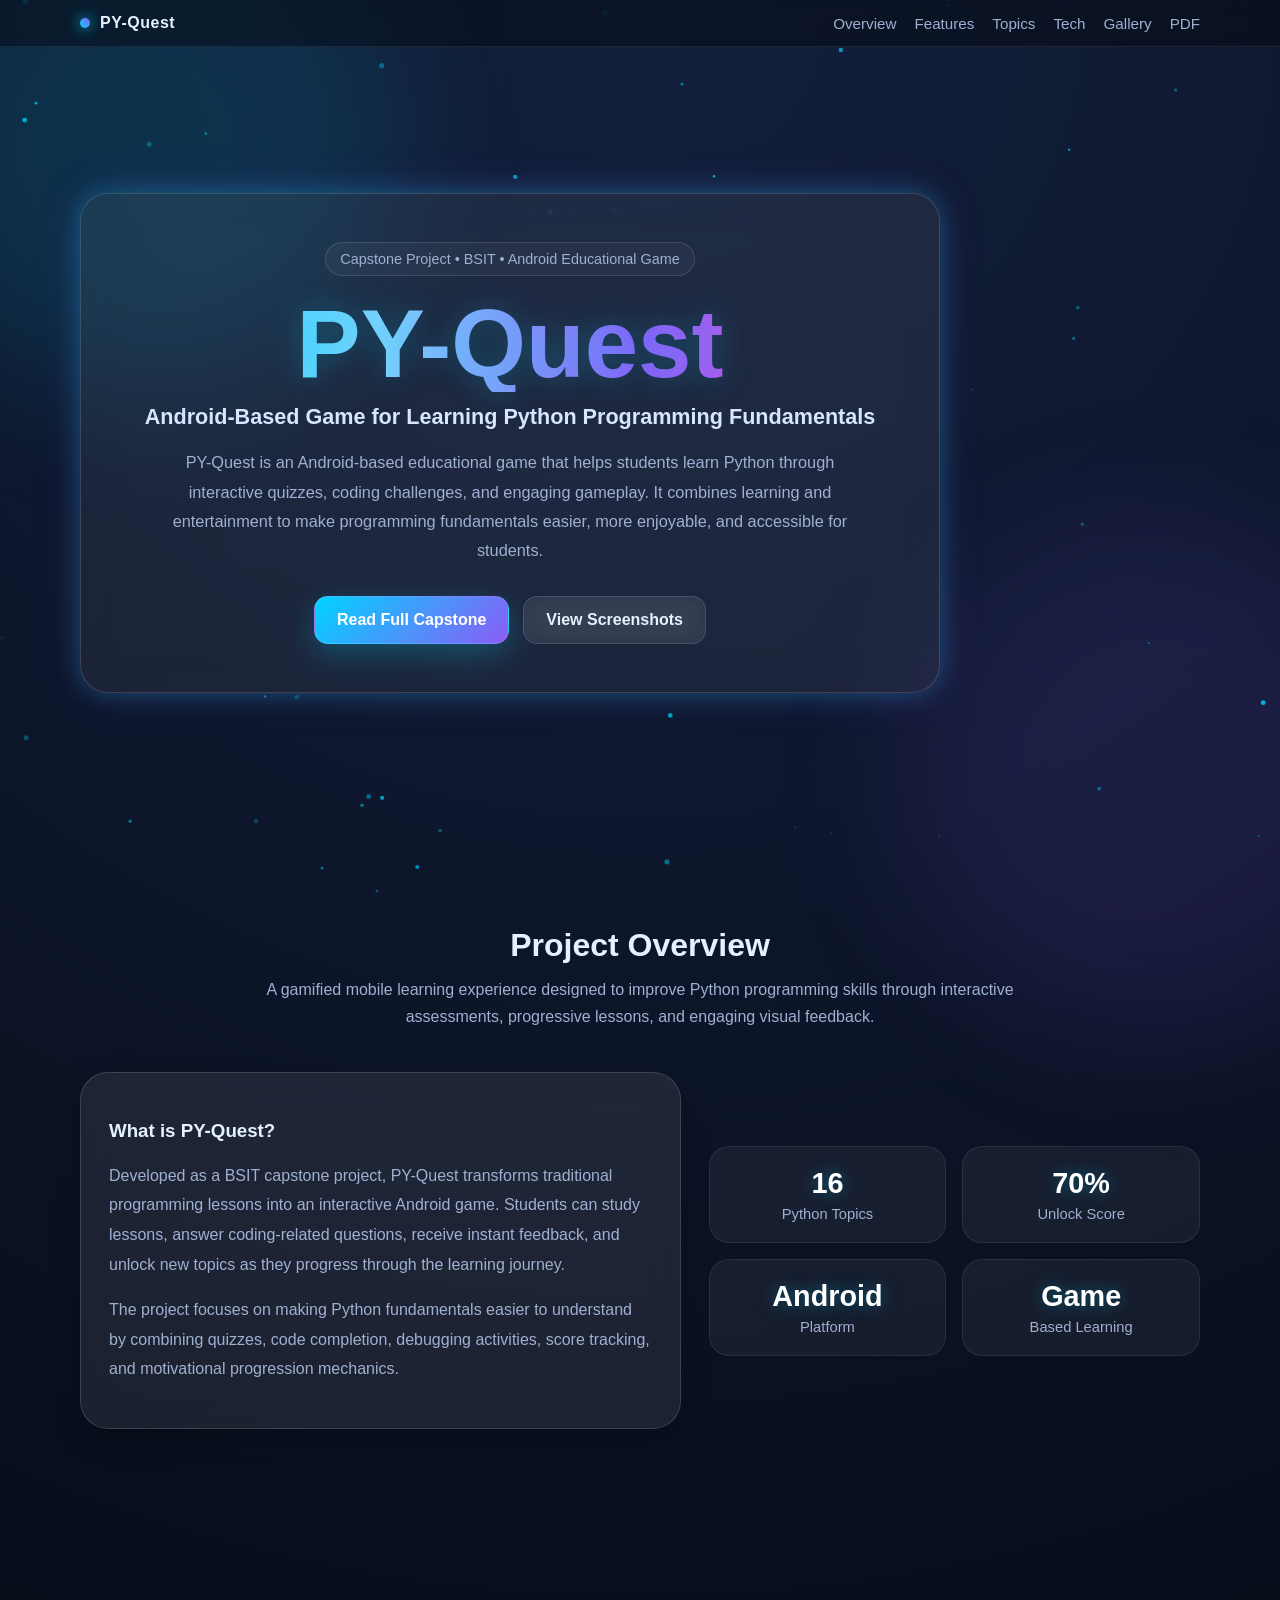
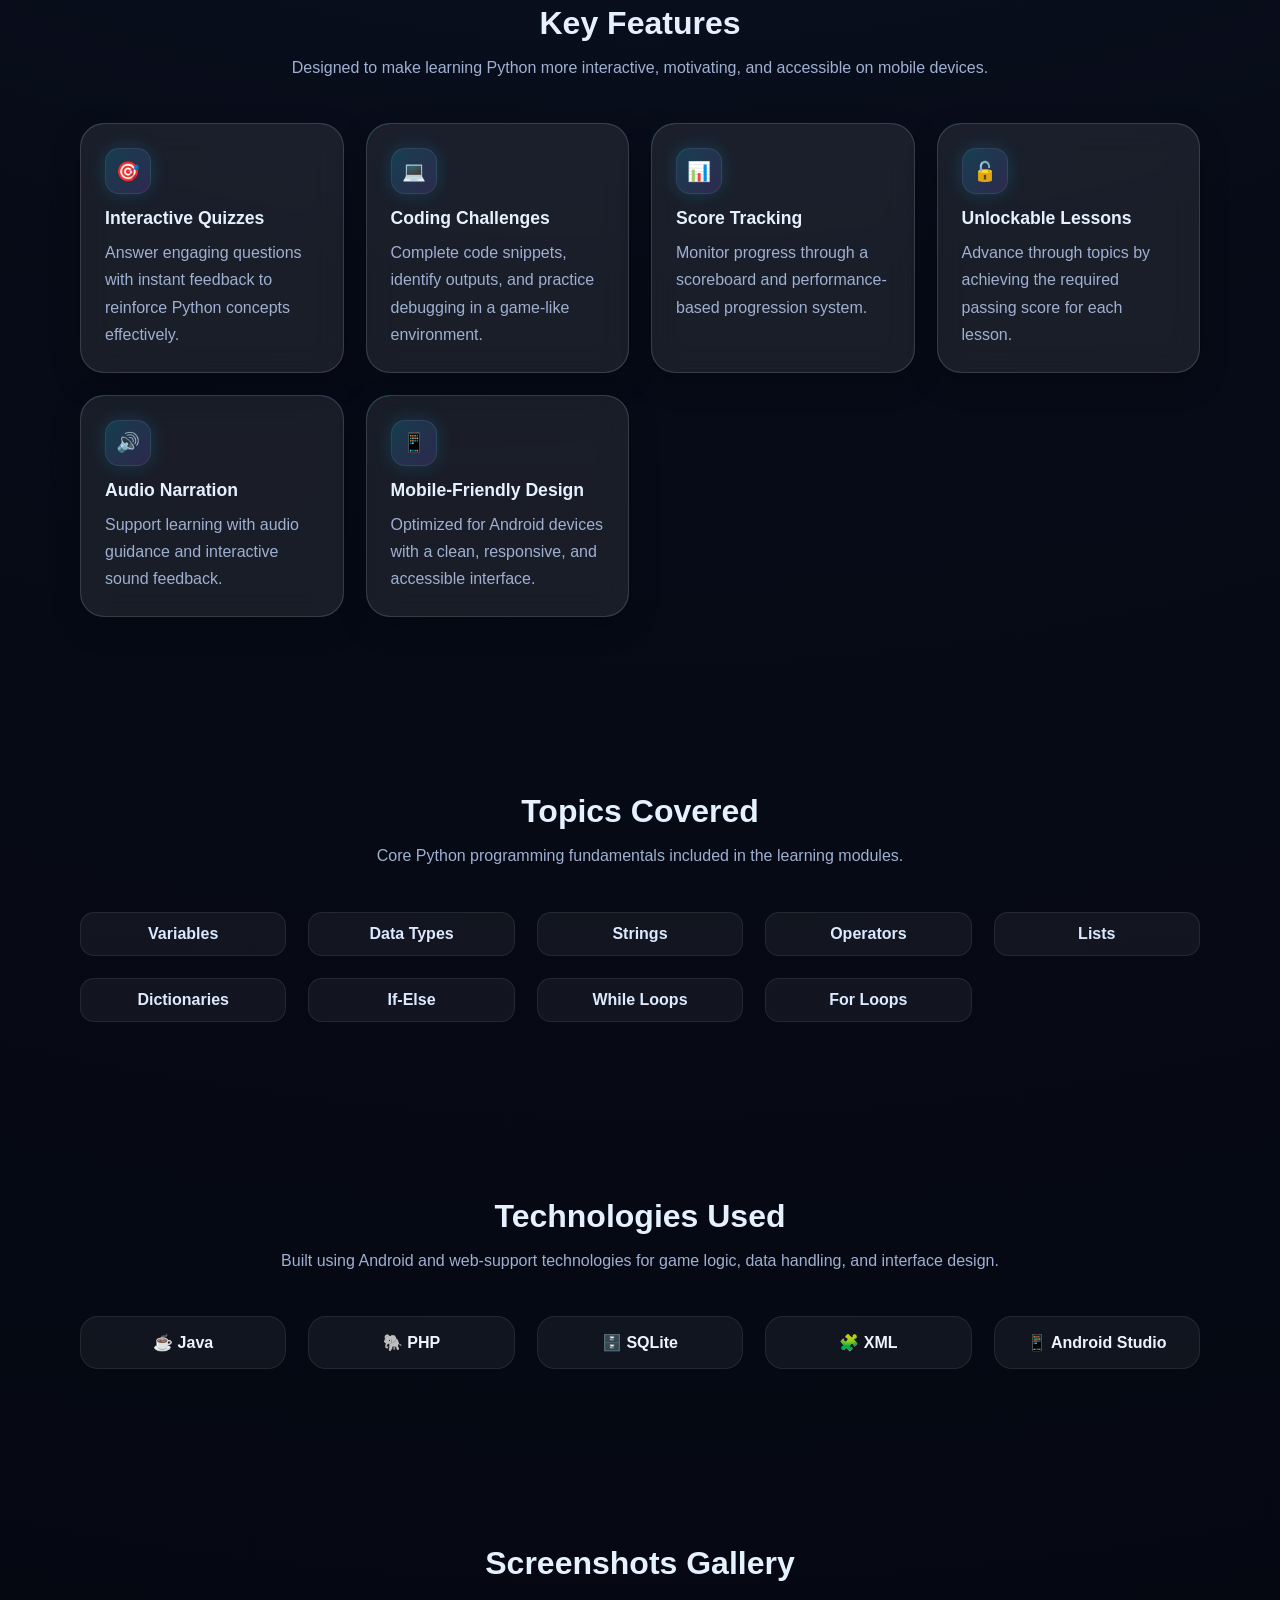
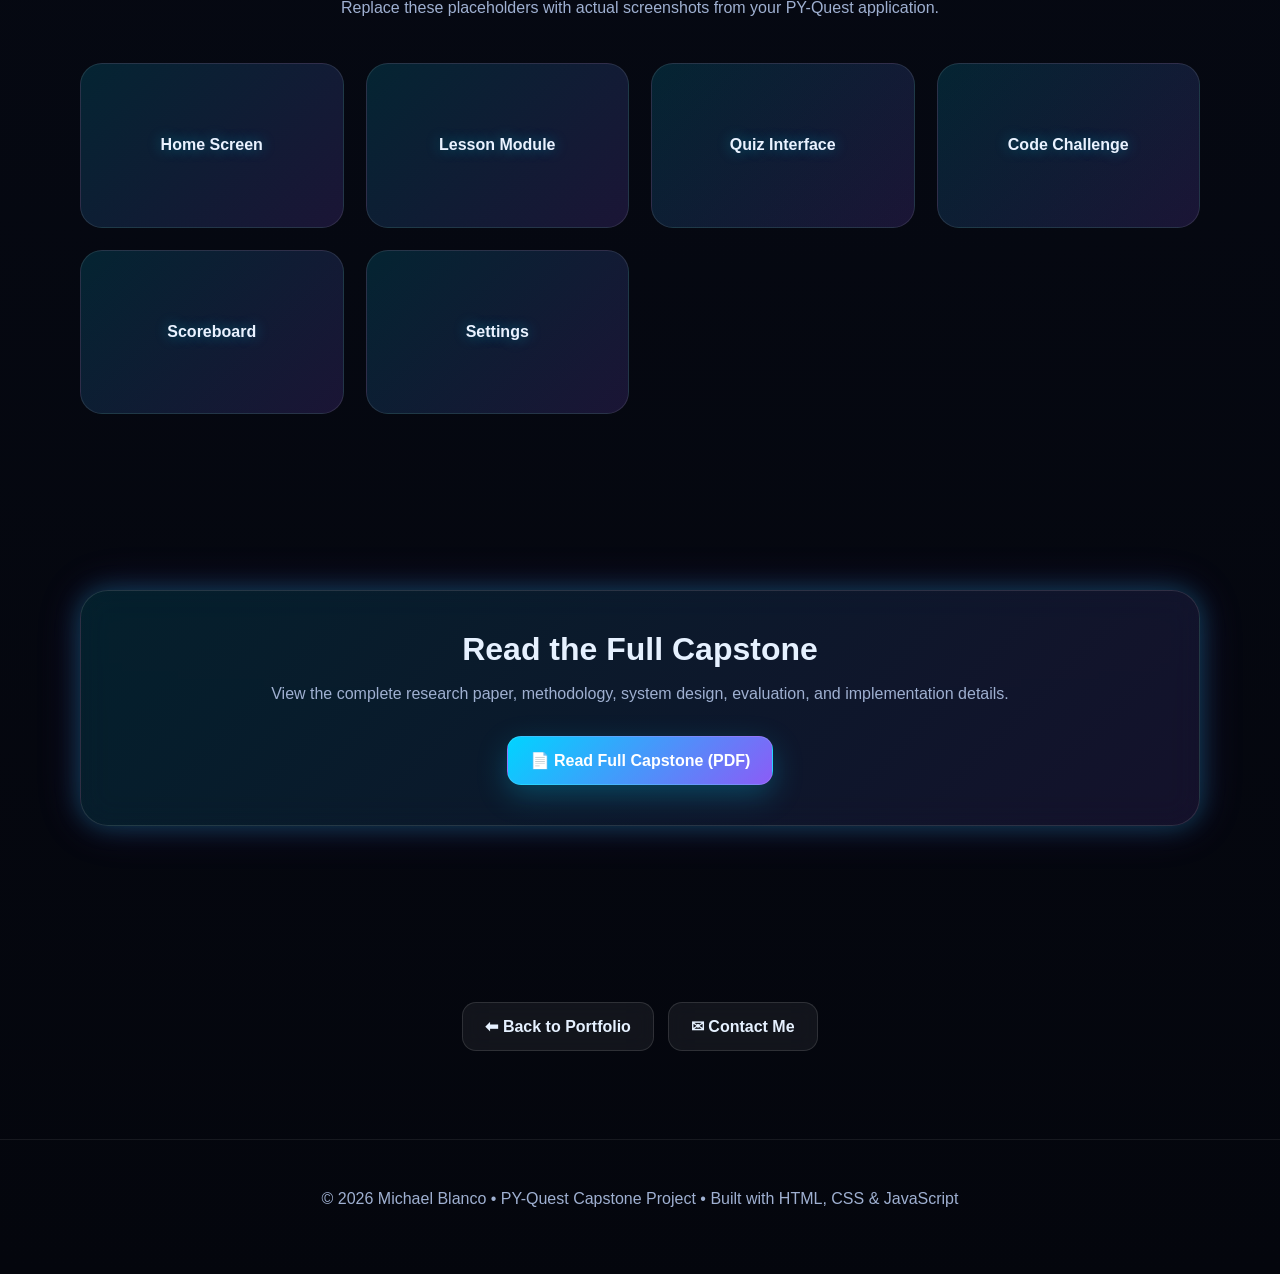
==== pyquest.html @ fd4f5d37 "Create pyquest.html" ====
<!DOCTYPE html>
<html lang="en">
<head>
  <meta charset="UTF-8" />
  <meta name="viewport" content="width=device-width, initial-scale=1.0" />
  <title>PY-Quest | Capstone Project</title>
  <style>
    :root{
      --bg:#070b17;
      --bg2:#0f172a;
      --card:rgba(255,255,255,0.08);
      --border:rgba(255,255,255,0.14);
      --text:#e6f1ff;
      --muted:#9fb0d1;
      --blue:#00d4ff;
      --purple:#8b5cf6;
      --pink:#ff4fd8;
      --shadow:0 0 25px rgba(0,212,255,.25),0 0 45px rgba(139,92,246,.18);
    }

    *{box-sizing:border-box}
    html{scroll-behavior:smooth}
    body{
      margin:0;
      font-family:Inter,Segoe UI,Roboto,Arial,sans-serif;
      color:var(--text);
      background:radial-gradient(circle at top, #13203d 0%, var(--bg) 42%, #04060d 100%);
      overflow-x:hidden;
    }

    /* animated glow */
    body::before,
    body::after{
      content:"";
      position:fixed;
      inset:auto;
      width:520px;height:520px;
      border-radius:50%;
      filter:blur(70px);
      z-index:-2;
      opacity:.35;
      animation:float 12s ease-in-out infinite;
    }
    body::before{
      background:rgba(0,212,255,.35);
      top:-120px;left:-120px;
    }
    body::after{
      background:rgba(139,92,246,.35);
      bottom:-140px;right:-140px;
      animation-delay:-6s;
    }
    @keyframes float{
      0%,100%{transform:translateY(0) translateX(0)}
      50%{transform:translateY(25px) translateX(20px)}
    }

    /* particles */
    #particles{
      position:fixed;
      inset:0;
      z-index:-1;
      pointer-events:none;
    }

    .container{
      width:min(1120px,92%);
      margin:auto;
    }

    /* nav */
    nav{
      position:sticky;
      top:0;
      z-index:100;
      backdrop-filter:blur(16px);
      background:rgba(7,11,23,.55);
      border-bottom:1px solid rgba(255,255,255,.08);
    }
    .nav-inner{
      display:flex;
      align-items:center;
      justify-content:space-between;
      padding:14px 0;
    }
    .brand{
      font-weight:800;
      letter-spacing:.5px;
      color:var(--text);
      text-decoration:none;
      display:flex;
      align-items:center;
      gap:10px;
    }
    .brand span{
      width:10px;height:10px;border-radius:50%;
      background:linear-gradient(45deg,var(--blue),var(--purple));
      box-shadow:0 0 14px var(--blue);
    }
    .nav-links{
      display:flex;
      gap:18px;
      flex-wrap:wrap;
    }
    .nav-links a{
      color:var(--muted);
      text-decoration:none;
      font-size:.95rem;
      transition:.25s;
    }
    .nav-links a:hover{
      color:var(--text);
      text-shadow:0 0 12px rgba(0,212,255,.7);
    }

    /* hero */
    header{
      min-height:88vh;
      display:grid;
      place-items:center;
      text-align:center;
      position:relative;
    }
    .hero-card{
      width:min(860px,100%);
      padding:48px 28px;
      background:rgba(255,255,255,.06);
      border:1px solid var(--border);
      border-radius:28px;
      backdrop-filter:blur(18px);
      box-shadow:var(--shadow);
    }
    .eyebrow{
      display:inline-flex;
      align-items:center;
      gap:8px;
      padding:8px 14px;
      border-radius:999px;
      border:1px solid rgba(255,255,255,.12);
      background:rgba(255,255,255,.04);
      color:var(--muted);
      font-size:.9rem;
      margin-bottom:20px;
    }
    h1{
      font-size:clamp(3rem,8vw,6rem);
      margin:0 0 12px;
      line-height:1;
      background:linear-gradient(90deg,var(--blue),#7dd3fc,var(--purple),var(--pink));
      -webkit-background-clip:text;
      background-clip:text;
      color:transparent;
      text-shadow:0 0 30px rgba(0,212,255,.25);
    }
    .subtitle{
      font-size:clamp(1.05rem,2vw,1.35rem);
      color:#d7e6ff;
      margin:0 0 18px;
      font-weight:600;
    }
    .desc{
      color:var(--muted);
      line-height:1.8;
      font-size:1.02rem;
      max-width:720px;
      margin:0 auto 30px;
    }
    .hero-actions{
      display:flex;
      justify-content:center;
      gap:14px;
      flex-wrap:wrap;
    }

    .btn{
      display:inline-flex;
      align-items:center;
      justify-content:center;
      gap:10px;
      padding:14px 22px;
      border-radius:14px;
      text-decoration:none;
      font-weight:700;
      transition:.25s ease;
      border:1px solid rgba(255,255,255,.12);
      cursor:pointer;
    }
    .btn-primary{
      background:linear-gradient(135deg,var(--blue),var(--purple));
      color:white;
      box-shadow:0 10px 30px rgba(0,212,255,.25);
    }
    .btn-primary:hover{
      transform:translateY(-3px);
      box-shadow:0 16px 40px rgba(0,212,255,.35);
    }
    .btn-secondary{
      background:rgba(255,255,255,.06);
      color:var(--text);
      backdrop-filter:blur(10px);
    }
    .btn-secondary:hover{
      transform:translateY(-3px);
      border-color:rgba(0,212,255,.5);
      box-shadow:0 0 24px rgba(0,212,255,.18);
    }

    section{
      padding:88px 0;
    }
    .section-title{
      font-size:2rem;
      margin:0 0 12px;
      text-align:center;
    }
    .section-sub{
      text-align:center;
      color:var(--muted);
      max-width:760px;
      margin:0 auto 42px;
      line-height:1.7;
    }

    .grid{
      display:grid;
      gap:22px;
    }
    .grid-3{grid-template-columns:repeat(auto-fit,minmax(240px,1fr))}
    .grid-4{grid-template-columns:repeat(auto-fit,minmax(200px,1fr))}

    .card{
      background:var(--card);
      border:1px solid var(--border);
      border-radius:24px;
      padding:24px;
      backdrop-filter:blur(16px);
      transition:.28s ease;
      box-shadow:0 10px 30px rgba(0,0,0,.22);
      position:relative;
      overflow:hidden;
    }
    .card::before{
      content:"";
      position:absolute;
      inset:-1px;
      border-radius:24px;
      padding:1px;
      background:linear-gradient(135deg,rgba(0,212,255,.55),rgba(139,92,246,.4),rgba(255,79,216,.35));
      -webkit-mask:linear-gradient(#000 0 0) content-box, linear-gradient(#000 0 0);
      -webkit-mask-composite:xor;
      mask-composite:exclude;
      pointer-events:none;
    }
    .card:hover{
      transform:translateY(-6px);
      box-shadow:var(--shadow);
    }
    .card h3{
      margin:0 0 10px;
      font-size:1.1rem;
    }
    .card p{
      margin:0;
      color:var(--muted);
      line-height:1.7;
    }

    .icon{
      width:46px;height:46px;
      border-radius:14px;
      display:grid;
      place-items:center;
      margin-bottom:14px;
      background:linear-gradient(135deg,rgba(0,212,255,.18),rgba(139,92,246,.18));
      border:1px solid rgba(255,255,255,.08);
      font-size:1.2rem;
      box-shadow:0 0 18px rgba(0,212,255,.18);
    }

    .overview{
      display:grid;
      grid-template-columns:1.1fr .9fr;
      gap:28px;
      align-items:center;
    }
    .overview .panel{
      background:var(--card);
      border:1px solid var(--border);
      border-radius:28px;
      padding:28px;
      backdrop-filter:blur(16px);
      box-shadow:0 10px 30px rgba(0,0,0,.22);
    }
    .overview p{
      color:var(--muted);
      line-height:1.85;
    }
    .stats{
      display:grid;
      grid-template-columns:repeat(2,1fr);
      gap:16px;
    }
    .stat{
      padding:20px;
      border-radius:20px;
      background:rgba(255,255,255,.05);
      border:1px solid rgba(255,255,255,.08);
      text-align:center;
    }
    .stat .num{
      font-size:1.8rem;
      font-weight:800;
      color:#fff;
      text-shadow:0 0 18px rgba(0,212,255,.4);
    }
    .stat .label{
      color:var(--muted);
      font-size:.92rem;
      margin-top:6px;
    }

    .topic-chip{
      padding:12px 16px;
      border-radius:14px;
      background:rgba(255,255,255,.05);
      border:1px solid rgba(255,255,255,.08);
      text-align:center;
      color:#dce9ff;
      font-weight:600;
      transition:.25s;
    }
    .topic-chip:hover{
      transform:translateY(-3px);
      border-color:rgba(0,212,255,.45);
      box-shadow:0 0 18px rgba(0,212,255,.18);
    }

    .tech{
      display:flex;
      align-items:center;
      justify-content:center;
      gap:12px;
      padding:16px;
      border-radius:18px;
      background:rgba(255,255,255,.05);
      border:1px solid rgba(255,255,255,.08);
      font-weight:700;
      color:#eef4ff;
      transition:.25s;
    }
    .tech:hover{
      transform:translateY(-3px);
      box-shadow:0 0 18px rgba(139,92,246,.2);
      border-color:rgba(139,92,246,.45);
    }

    .gallery{
      display:grid;
      grid-template-columns:repeat(auto-fit,minmax(240px,1fr));
      gap:22px;
    }
    .shot{
      aspect-ratio:16/10;
      border-radius:22px;
      background:linear-gradient(135deg,rgba(0,212,255,.14),rgba(139,92,246,.16));
      border:1px solid rgba(255,255,255,.1);
      position:relative;
      overflow:hidden;
      display:grid;
      place-items:center;
      transition:.25s;
    }
    .shot:hover{
      transform:translateY(-5px) scale(1.01);
      box-shadow:var(--shadow);
    }
    .shot::before{
      content:"";
      position:absolute;
      inset:0;
      background:
        linear-gradient(transparent 0 78%, rgba(255,255,255,.06) 78% 79%, transparent 79% 100%),
        linear-gradient(90deg, transparent 0 78%, rgba(255,255,255,.05) 78% 79%, transparent 79% 100%);
      background-size:100% 24px,24px 100%;
      opacity:.35;
    }
    .shot span{
      z-index:1;
      font-weight:700;
      color:#eaf2ff;
      text-shadow:0 0 14px rgba(0,212,255,.4);
    }

    .cta{
      text-align:center;
    }
    .cta-card{
      background:linear-gradient(135deg,rgba(0,212,255,.12),rgba(139,92,246,.12));
      border:1px solid rgba(255,255,255,.12);
      border-radius:28px;
      padding:40px 24px;
      backdrop-filter:blur(16px);
      box-shadow:var(--shadow);
    }

    footer{
      padding:34px 0 50px;
      text-align:center;
      color:var(--muted);
      border-top:1px solid rgba(255,255,255,.08);
    }

    @media (max-width: 860px){
      .overview{grid-template-columns:1fr}
      .hero-card{padding:38px 22px}
      .nav-inner{gap:14px}
      .nav-links{justify-content:center}
    }
  </style>
</head>
<body>
  <canvas id="particles"></canvas>

  <nav>
    <div class="container nav-inner">
      <a href="#home" class="brand"><span></span> PY-Quest</a>
      <div class="nav-links">
        <a href="#overview">Overview</a>
        <a href="#features">Features</a>
        <a href="#topics">Topics</a>
        <a href="#tech">Tech</a>
        <a href="#gallery">Gallery</a>
        <a href="#download">PDF</a>
      </div>
    </div>
  </nav>

  <header id="home">
    <div class="container">
      <div class="hero-card">
        <div class="eyebrow">Capstone Project • BSIT • Android Educational Game</div>
        <h1>PY-Quest</h1>
        <p class="subtitle">Android-Based Game for Learning Python Programming Fundamentals</p>
        <p class="desc">
          PY-Quest is an Android-based educational game that helps students learn Python through
          interactive quizzes, coding challenges, and engaging gameplay. It combines learning and
          entertainment to make programming fundamentals easier, more enjoyable, and accessible for students.
        </p>
        <div class="hero-actions">
          <a href="#download" class="btn btn-primary">Read Full Capstone</a>
          <a href="#gallery" class="btn btn-secondary">View Screenshots</a>
        </div>
      </div>
    </div>
  </header>

  <section id="overview">
    <div class="container">
      <h2 class="section-title">Project Overview</h2>
      <p class="section-sub">
        A gamified mobile learning experience designed to improve Python programming skills through
        interactive assessments, progressive lessons, and engaging visual feedback.
      </p>

      <div class="overview">
        <div class="panel">
          <h3>What is PY-Quest?</h3>
          <p>
            Developed as a BSIT capstone project, PY-Quest transforms traditional programming lessons into
            an interactive Android game. Students can study lessons, answer coding-related questions,
            receive instant feedback, and unlock new topics as they progress through the learning journey.
          </p>
          <p>
            The project focuses on making Python fundamentals easier to understand by combining quizzes,
            code completion, debugging activities, score tracking, and motivational progression mechanics.
          </p>
        </div>

        <div class="stats">
          <div class="stat">
            <div class="num">16</div>
            <div class="label">Python Topics</div>
          </div>
          <div class="stat">
            <div class="num">70%</div>
            <div class="label">Unlock Score</div>
          </div>
          <div class="stat">
            <div class="num">Android</div>
            <div class="label">Platform</div>
          </div>
          <div class="stat">
            <div class="num">Game</div>
            <div class="label">Based Learning</div>
          </div>
        </div>
      </div>
    </div>
  </section>

  <section id="features">
    <div class="container">
      <h2 class="section-title">Key Features</h2>
      <p class="section-sub">
        Designed to make learning Python more interactive, motivating, and accessible on mobile devices.
      </p>

      <div class="grid grid-3">
        <div class="card">
          <div class="icon">🎯</div>
          <h3>Interactive Quizzes</h3>
          <p>Answer engaging questions with instant feedback to reinforce Python concepts effectively.</p>
        </div>

        <div class="card">
          <div class="icon">💻</div>
          <h3>Coding Challenges</h3>
          <p>Complete code snippets, identify outputs, and practice debugging in a game-like environment.</p>
        </div>

        <div class="card">
          <div class="icon">📊</div>
          <h3>Score Tracking</h3>
          <p>Monitor progress through a scoreboard and performance-based progression system.</p>
        </div>

        <div class="card">
          <div class="icon">🔓</div>
          <h3>Unlockable Lessons</h3>
          <p>Advance through topics by achieving the required passing score for each lesson.</p>
        </div>

        <div class="card">
          <div class="icon">🔊</div>
          <h3>Audio Narration</h3>
          <p>Support learning with audio guidance and interactive sound feedback.</p>
        </div>

        <div class="card">
          <div class="icon">📱</div>
          <h3>Mobile-Friendly Design</h3>
          <p>Optimized for Android devices with a clean, responsive, and accessible interface.</p>
        </div>
      </div>
    </div>
  </section>

  <section id="topics">
    <div class="container">
      <h2 class="section-title">Topics Covered</h2>
      <p class="section-sub">
        Core Python programming fundamentals included in the learning modules.
      </p>

      <div class="grid grid-4">
        <div class="topic-chip">Variables</div>
        <div class="topic-chip">Data Types</div>
        <div class="topic-chip">Strings</div>
        <div class="topic-chip">Operators</div>
        <div class="topic-chip">Lists</div>
        <div class="topic-chip">Dictionaries</div>
        <div class="topic-chip">If-Else</div>
        <div class="topic-chip">While Loops</div>
        <div class="topic-chip">For Loops</div>
      </div>
    </div>
  </section>

  <section id="tech">
    <div class="container">
      <h2 class="section-title">Technologies Used</h2>
      <p class="section-sub">
        Built using Android and web-support technologies for game logic, data handling, and interface design.
      </p>

      <div class="grid grid-4">
        <div class="tech">☕ Java</div>
        <div class="tech">🐘 PHP</div>
        <div class="tech">🗄️ SQLite</div>
        <div class="tech">🧩 XML</div>
        <div class="tech">📱 Android Studio</div>
      </div>
    </div>
  </section>

  <section id="gallery">
    <div class="container">
      <h2 class="section-title">Screenshots Gallery</h2>
      <p class="section-sub">
        Replace these placeholders with actual screenshots from your PY-Quest application.
      </p>

      <div class="gallery">
        <div class="shot"><span>Home Screen</span></div>
        <div class="shot"><span>Lesson Module</span></div>
        <div class="shot"><span>Quiz Interface</span></div>
        <div class="shot"><span>Code Challenge</span></div>
        <div class="shot"><span>Scoreboard</span></div>
        <div class="shot"><span>Settings</span></div>
      </div>
    </div>
  </section>

  <section id="download" class="cta">
    <div class="container">
      <div class="cta-card">
        <h2 class="section-title" style="margin-top:0">Read the Full Capstone</h2>
        <p class="section-sub" style="margin-bottom:28px">
          View the complete research paper, methodology, system design, evaluation, and implementation details.
        </p>

        <a class="btn btn-primary"
           href="https://drive.google.com/file/d/PLACEHOLDER/view"
           target="_blank"
           rel="noopener noreferrer">
          📄 Read Full Capstone (PDF)
        </a>
      </div>
    </div>
  </section>

  <section class="cta">
    <div class="container">
      <div class="hero-actions">
        <a href="index.html" class="btn btn-secondary">⬅ Back to Portfolio</a>
        <a href="mailto:michael@example.com" class="btn btn-secondary">✉ Contact Me</a>
      </div>
    </div>
  </section>

  <footer>
    <div class="container">
      <p>© 2026 Michael Blanco • PY-Quest Capstone Project • Built with HTML, CSS & JavaScript</p>
    </div>
  </footer>

  <script>
    // Floating particles background
    const canvas = document.getElementById('particles');
    const ctx = canvas.getContext('2d');

    let particles = [];
    const count = 70;

    function resize(){
      canvas.width = window.innerWidth;
      canvas.height = window.innerHeight;
    }
    window.addEventListener('resize', resize);
    resize();

    function create(){
      particles = Array.from({length: count}, () => ({
        x: Math.random() * canvas.width,
        y: Math.random() * canvas.height,
        r: Math.random() * 2.2 + 0.6,
        vx: (Math.random() - 0.5) * 0.4,
        vy: (Math.random() - 0.5) * 0.4,
        a: Math.random() * 0.6 + 0.2
      }));
    }
    create();

    function draw(){
      ctx.clearRect(0,0,canvas.width,canvas.height);

      particles.forEach(p => {
        p.x += p.vx;
        p.y += p.vy;

        if(p.x < 0 || p.x > canvas.width) p.vx *= -1;
        if(p.y < 0 || p.y > canvas.height) p.vy *= -1;

        ctx.beginPath();
        ctx.arc(p.x,p.y,p.r,0,Math.PI*2);
        ctx.fillStyle = `rgba(0,212,255,${p.a})`;
        ctx.fill();
      });

      requestAnimationFrame(draw);
    }
    draw();

    // subtle reveal on scroll
    const observer = new IntersectionObserver(entries => {
      entries.forEach(entry => {
        if(entry.isIntersecting){
          entry.target.animate([
            {opacity:0, transform:'translateY(18px)'},
            {opacity:1, transform:'translateY(0)'}
          ], {duration:600, easing:'ease-out', fill:'forwards'});
          observer.unobserve(entry.target);
        }
      });
    }, {threshold:.12});

    document.querySelectorAll('section .card, .overview .panel, .stat, .topic-chip, .tech, .shot, .cta-card')
      .forEach(el => observer.observe(el));
  </script>
</body>
</html>
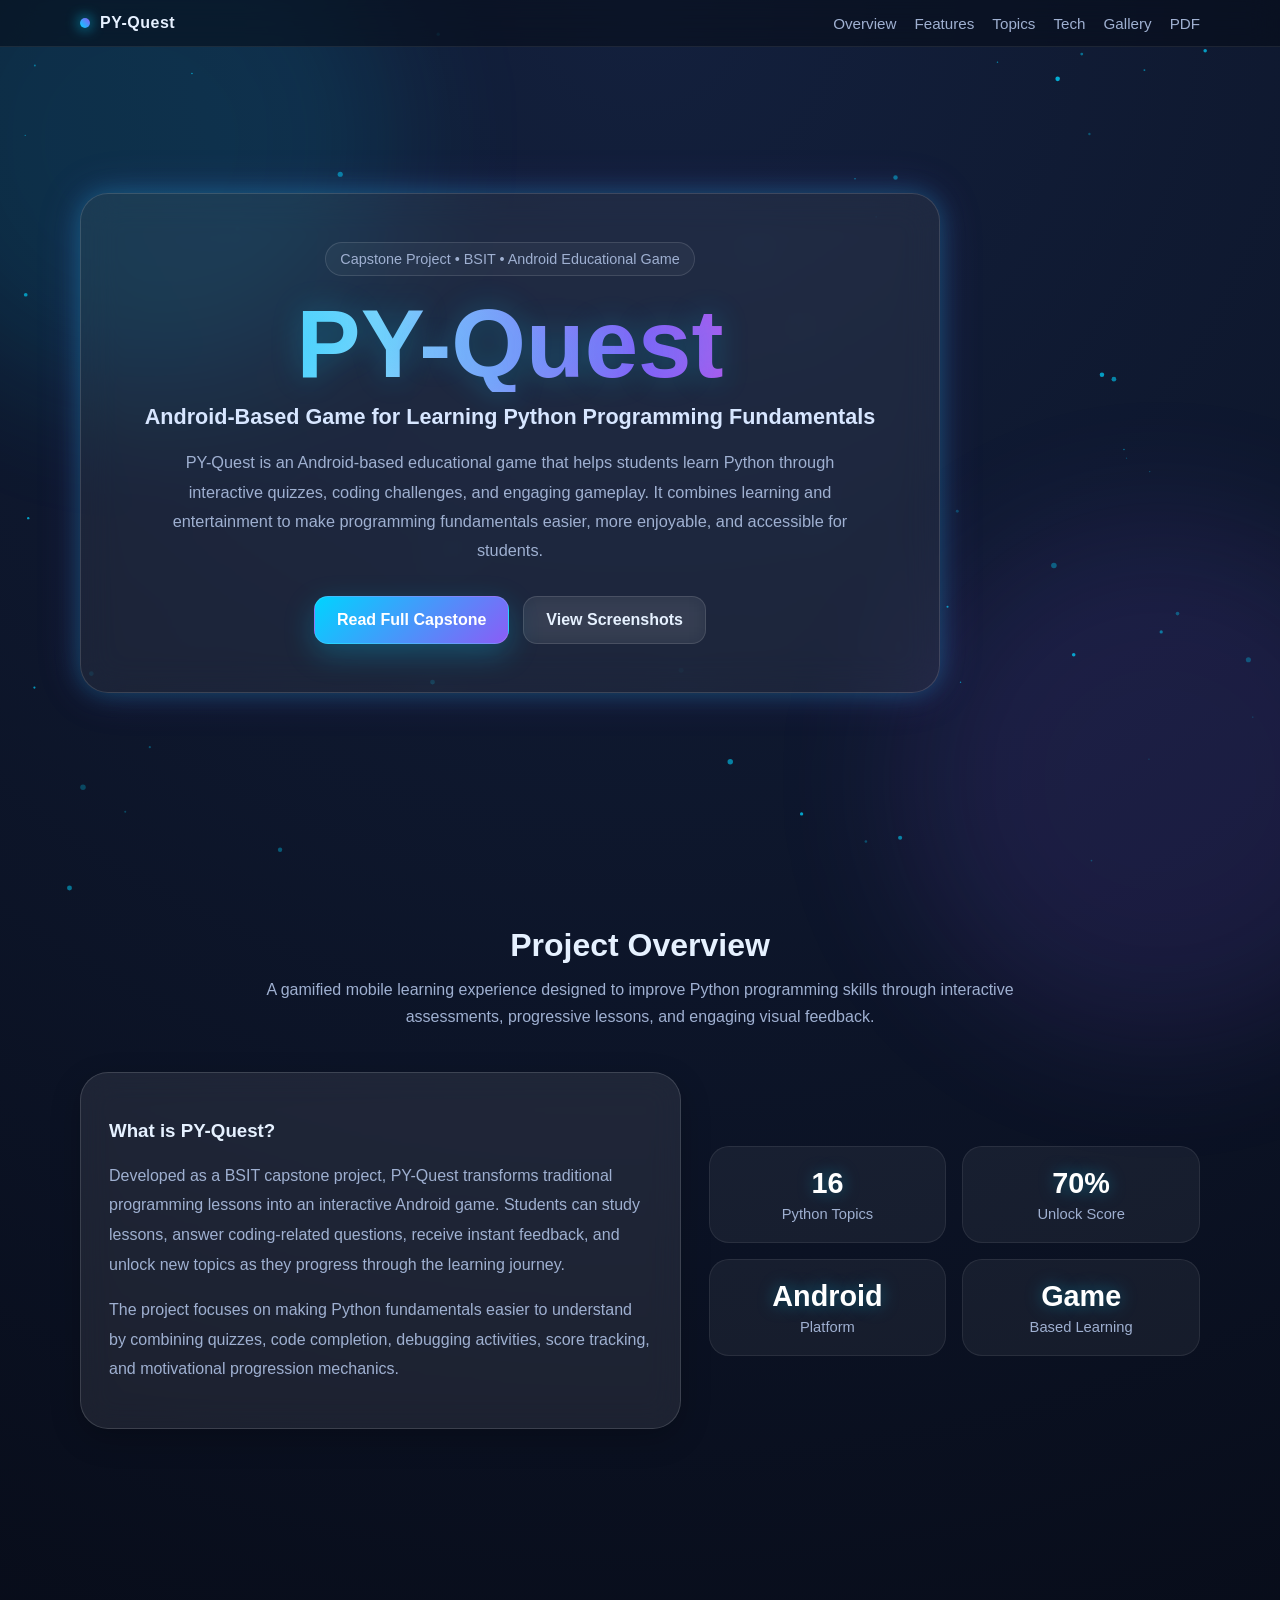
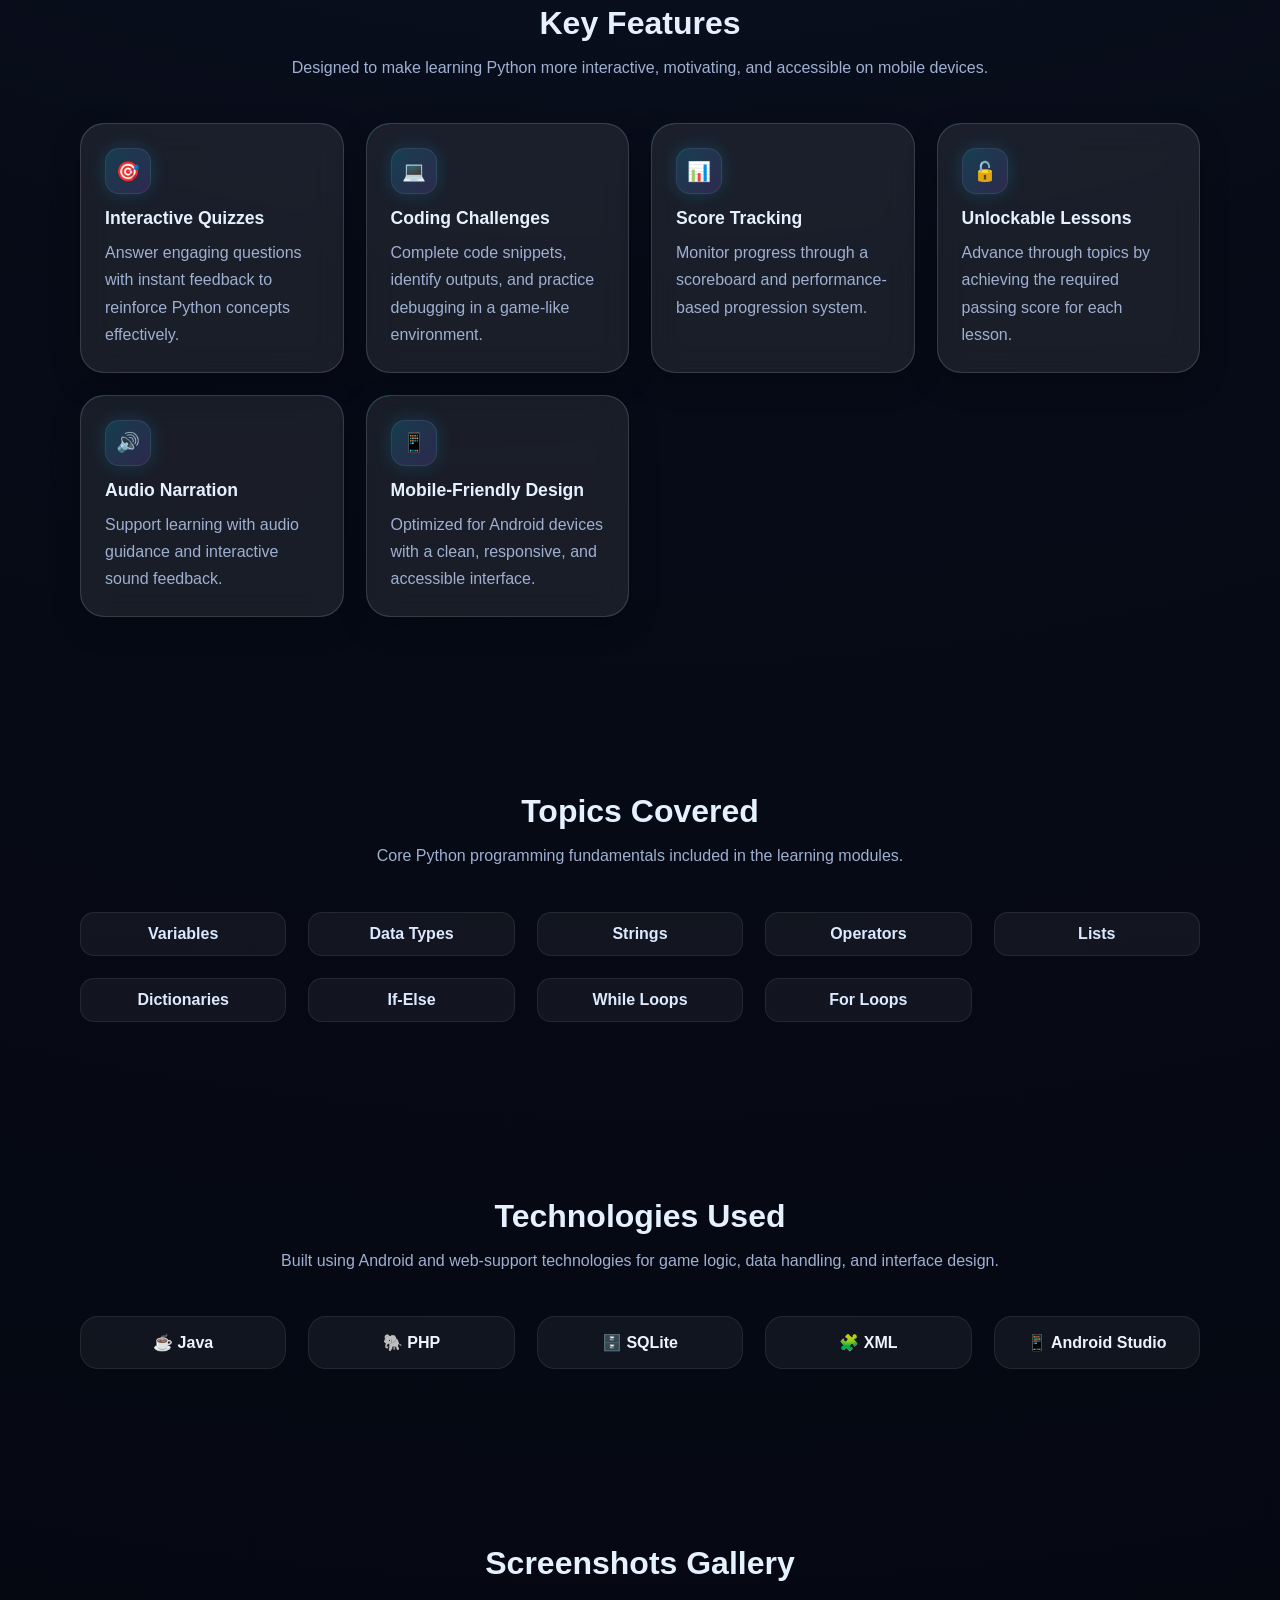
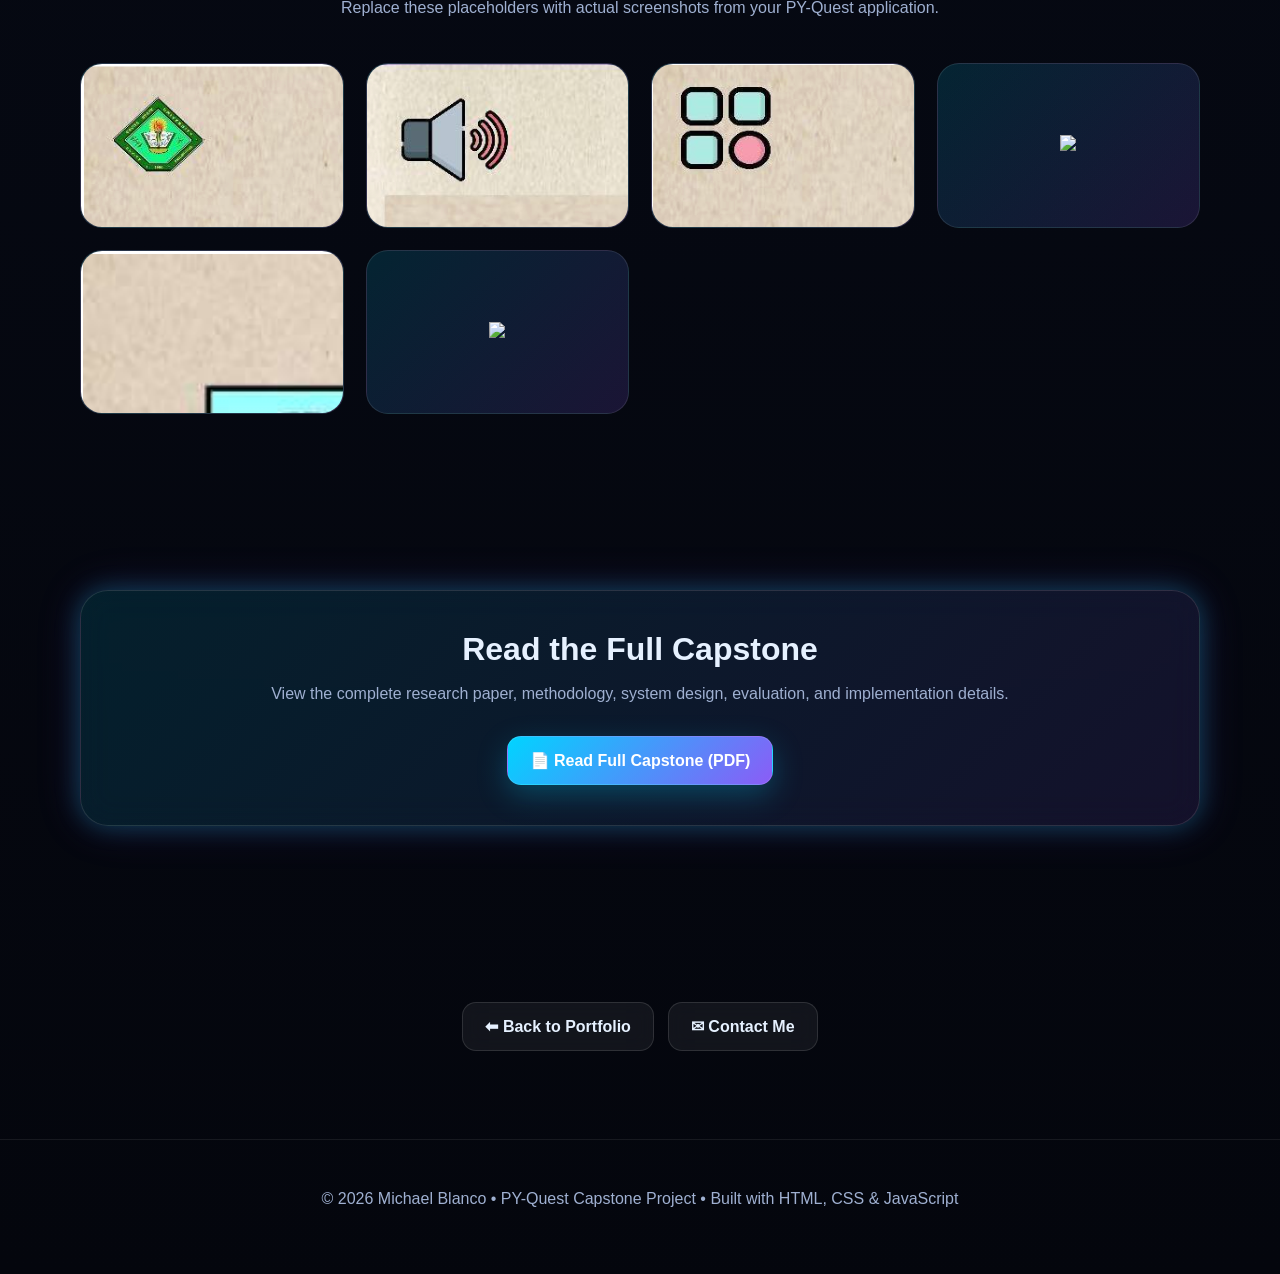
==== commit 0b384644: "Update pyquest.html" ====
--- a/pyquest.html
+++ b/pyquest.html
@@ -591,12 +591,12 @@
       </p>
 
       <div class="gallery">
-        <div class="shot"><span>Home Screen</span></div>
-        <div class="shot"><span>Lesson Module</span></div>
-        <div class="shot"><span>Quiz Interface</span></div>
-        <div class="shot"><span>Code Challenge</span></div>
-        <div class="shot"><span>Scoreboard</span></div>
-        <div class="shot"><span>Settings</span></div>
+        <div class="shot"><span><img src=home.png></span></div>
+        <div class="shot"><span><img src=lesson.png></span></div>
+        <div class="shot"><span><img src=quiz.png></span></div>
+        <div class="shot"><span><img src=lchallenge.png></span></div>
+        <div class="shot"><span><img src=score.png></span></div>
+        <div class="shot"><span><img src=lsettings.png></span></div>
       </div>
     </div>
   </section>
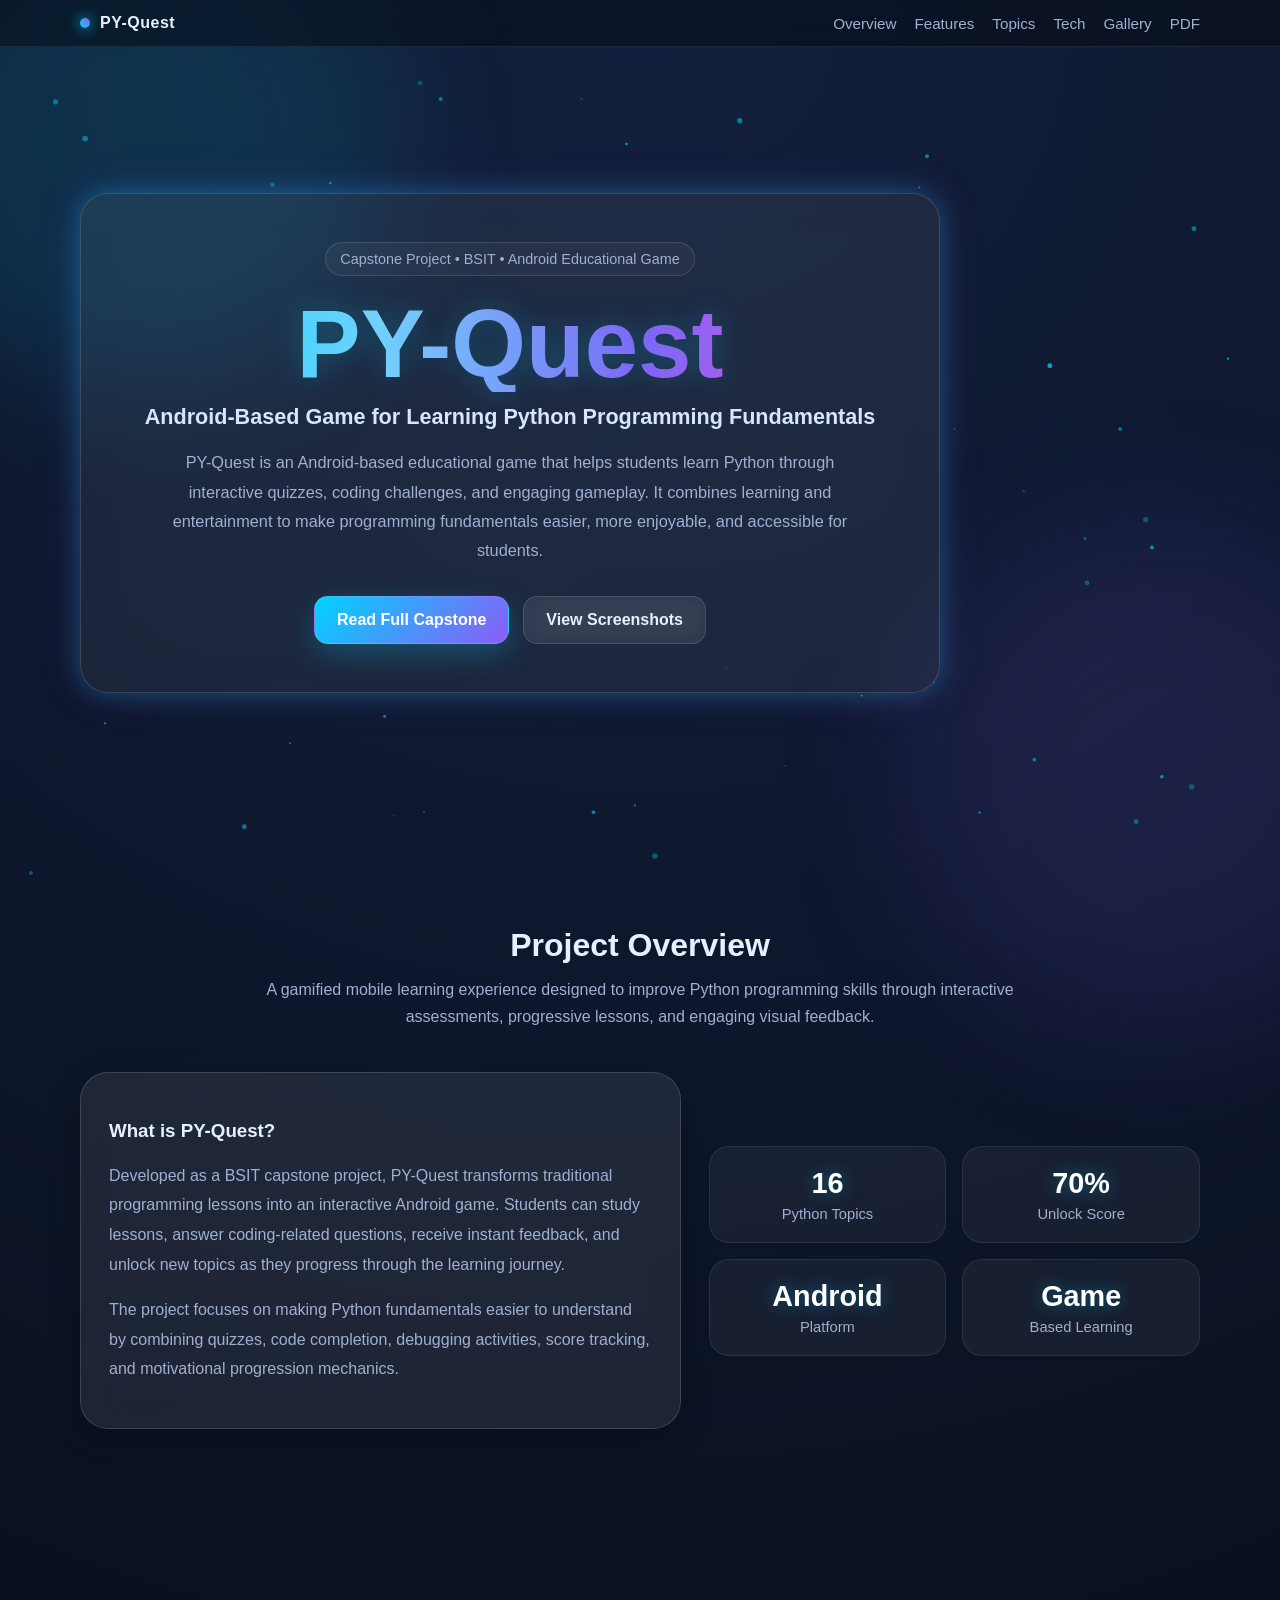
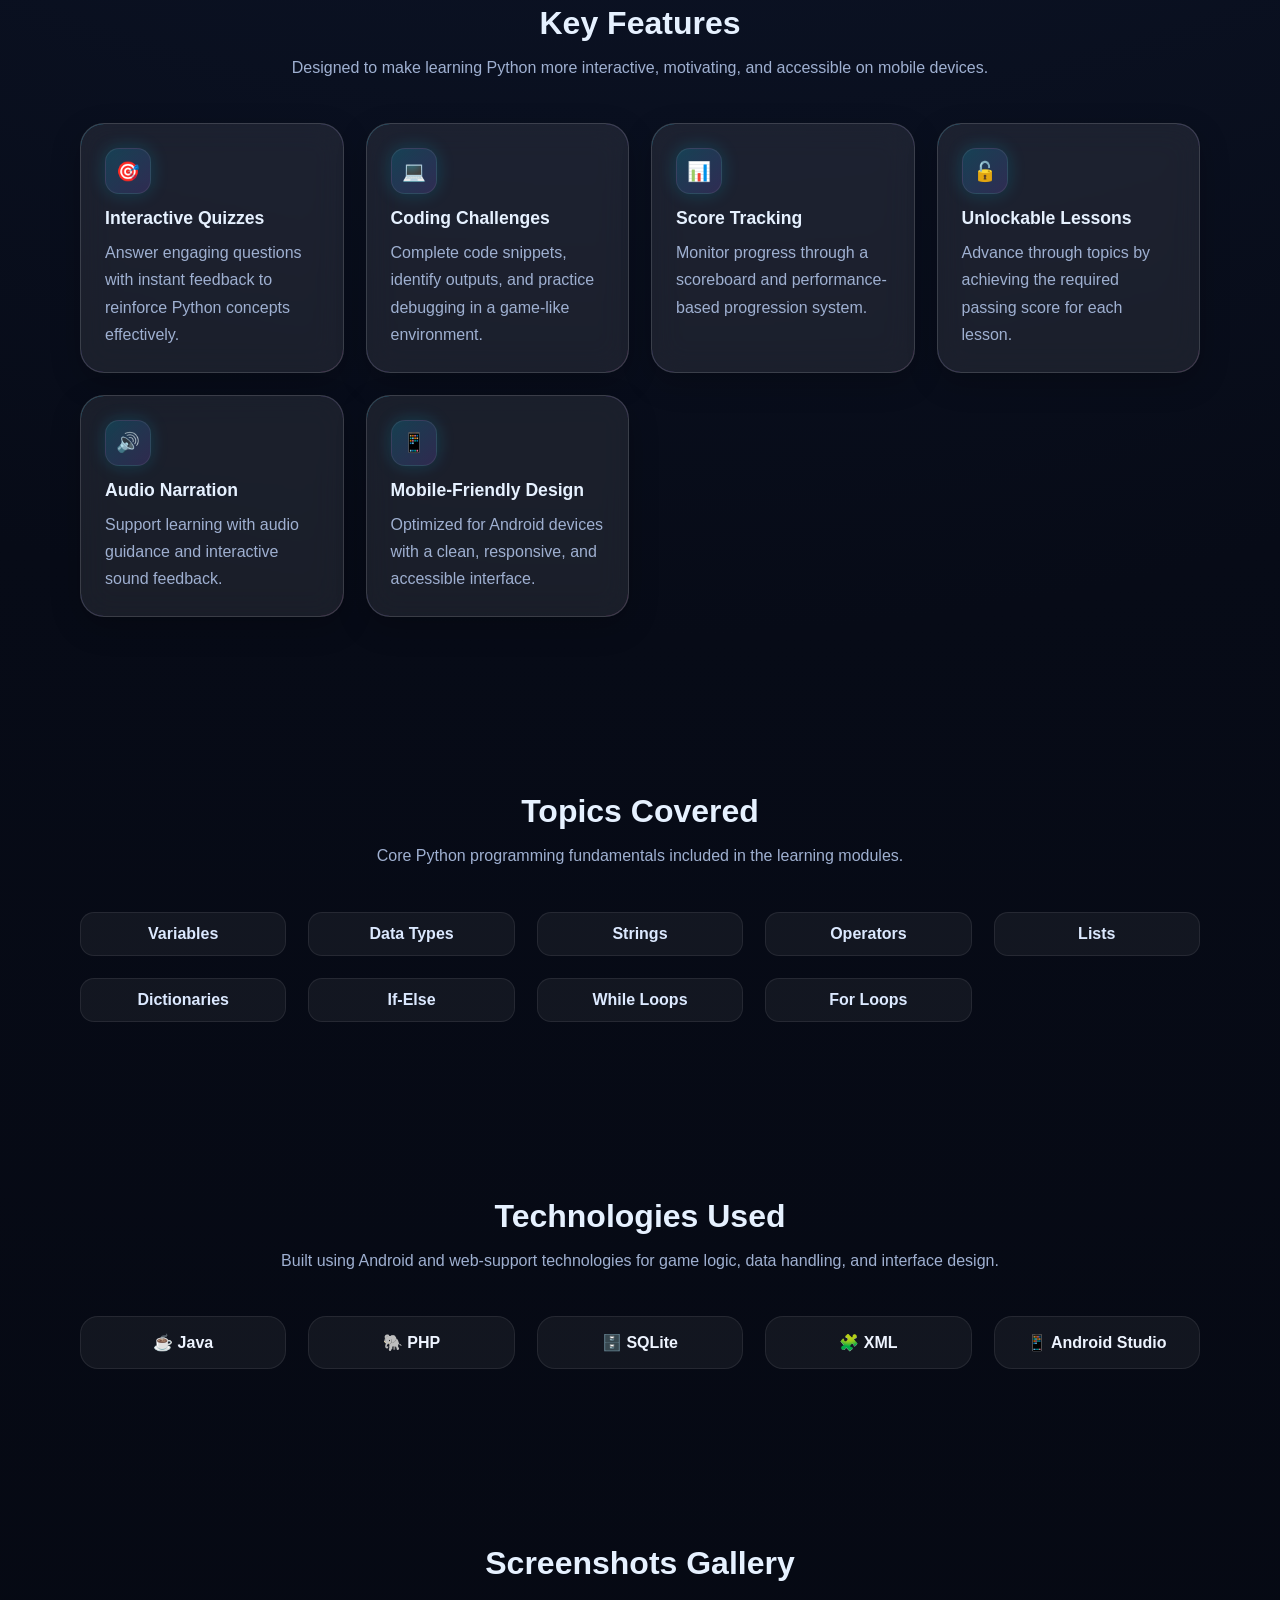
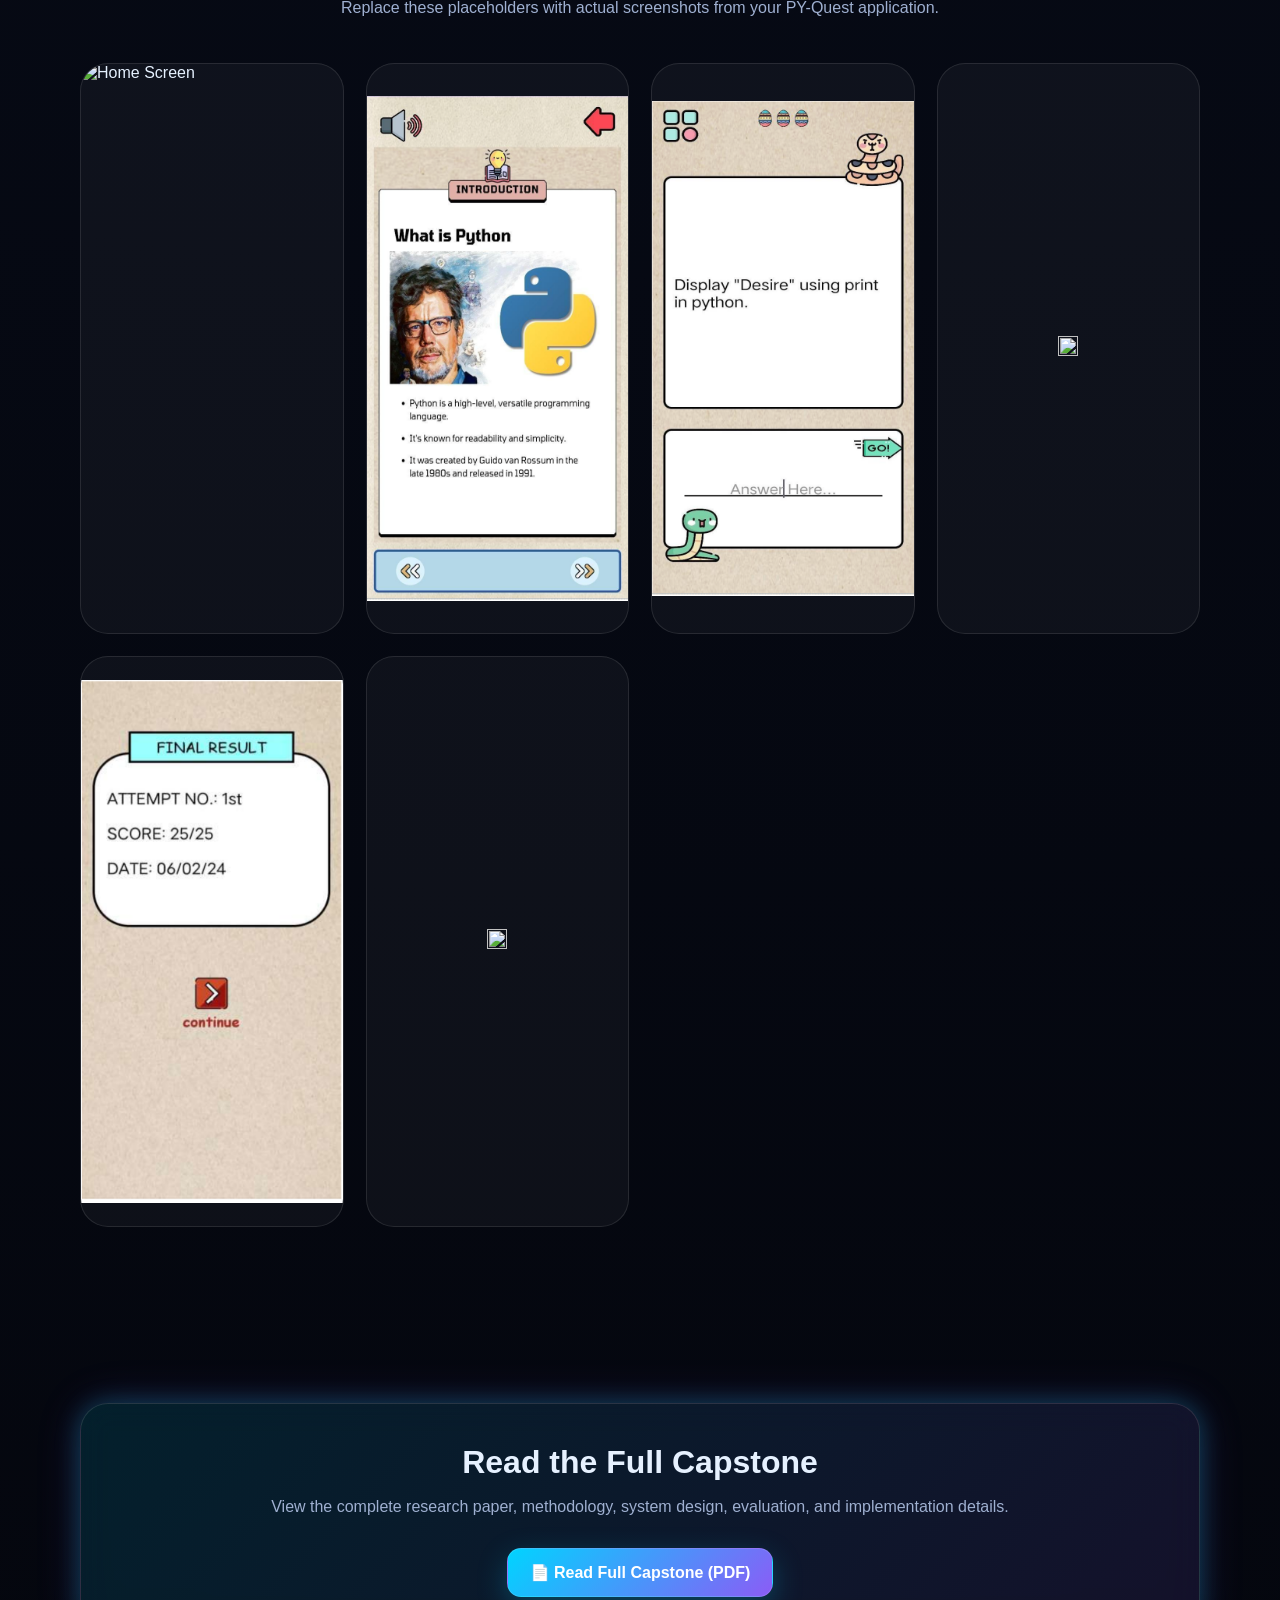
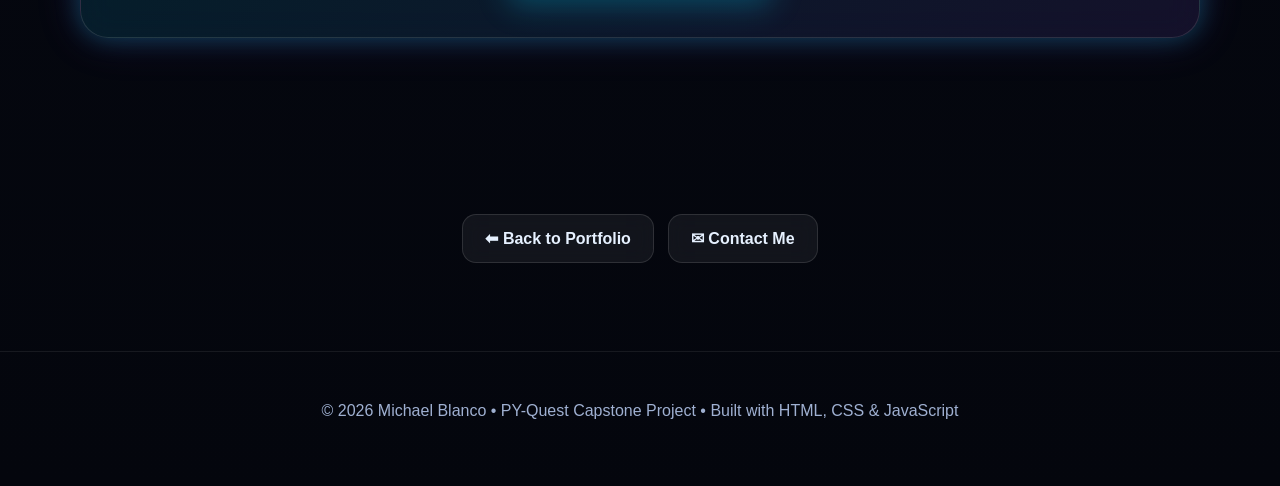
==== commit c4b28690: "Update pyquest.html" ====
--- a/pyquest.html
+++ b/pyquest.html
@@ -359,37 +359,7 @@
       grid-template-columns:repeat(auto-fit,minmax(240px,1fr));
       gap:22px;
     }
-    .shot{
-      aspect-ratio:16/10;
-      border-radius:22px;
-      background:linear-gradient(135deg,rgba(0,212,255,.14),rgba(139,92,246,.16));
-      border:1px solid rgba(255,255,255,.1);
-      position:relative;
-      overflow:hidden;
-      display:grid;
-      place-items:center;
-      transition:.25s;
-    }
-    .shot:hover{
-      transform:translateY(-5px) scale(1.01);
-      box-shadow:var(--shadow);
-    }
-    .shot::before{
-      content:"";
-      position:absolute;
-      inset:0;
-      background:
-        linear-gradient(transparent 0 78%, rgba(255,255,255,.06) 78% 79%, transparent 79% 100%),
-        linear-gradient(90deg, transparent 0 78%, rgba(255,255,255,.05) 78% 79%, transparent 79% 100%);
-      background-size:100% 24px,24px 100%;
-      opacity:.35;
-    }
-    .shot span{
-      z-index:1;
-      font-weight:700;
-      color:#eaf2ff;
-      text-shadow:0 0 14px rgba(0,212,255,.4);
-    }
+    .shot{ aspect-ratio: 9 / 19.5; border-radius: 28px; background: rgba(255,255,255,0.04); border: 1px solid rgba(255,255,255,0.1); position: relative; overflow: hidden; transition: .25s; display: flex; align-items: center; justify-content: center; } .shot img{ width: 100%; height: 100%; object-fit: cover; /* fills the frame */ display: block; } .shot:hover{ transform: translateY(-5px) scale(1.02); box-shadow: var(--shadow); }
 
     .cta{
       text-align:center;
@@ -591,7 +561,7 @@
       </p>
 
       <div class="gallery">
-        <div class="shot"><span><img src=home.png></span></div>
+        <div class="shot"> <img src="images/home.png" alt="Home Screen"> </div>
         <div class="shot"><span><img src=lesson.png></span></div>
         <div class="shot"><span><img src=quiz.png></span></div>
         <div class="shot"><span><img src=lchallenge.png></span></div>
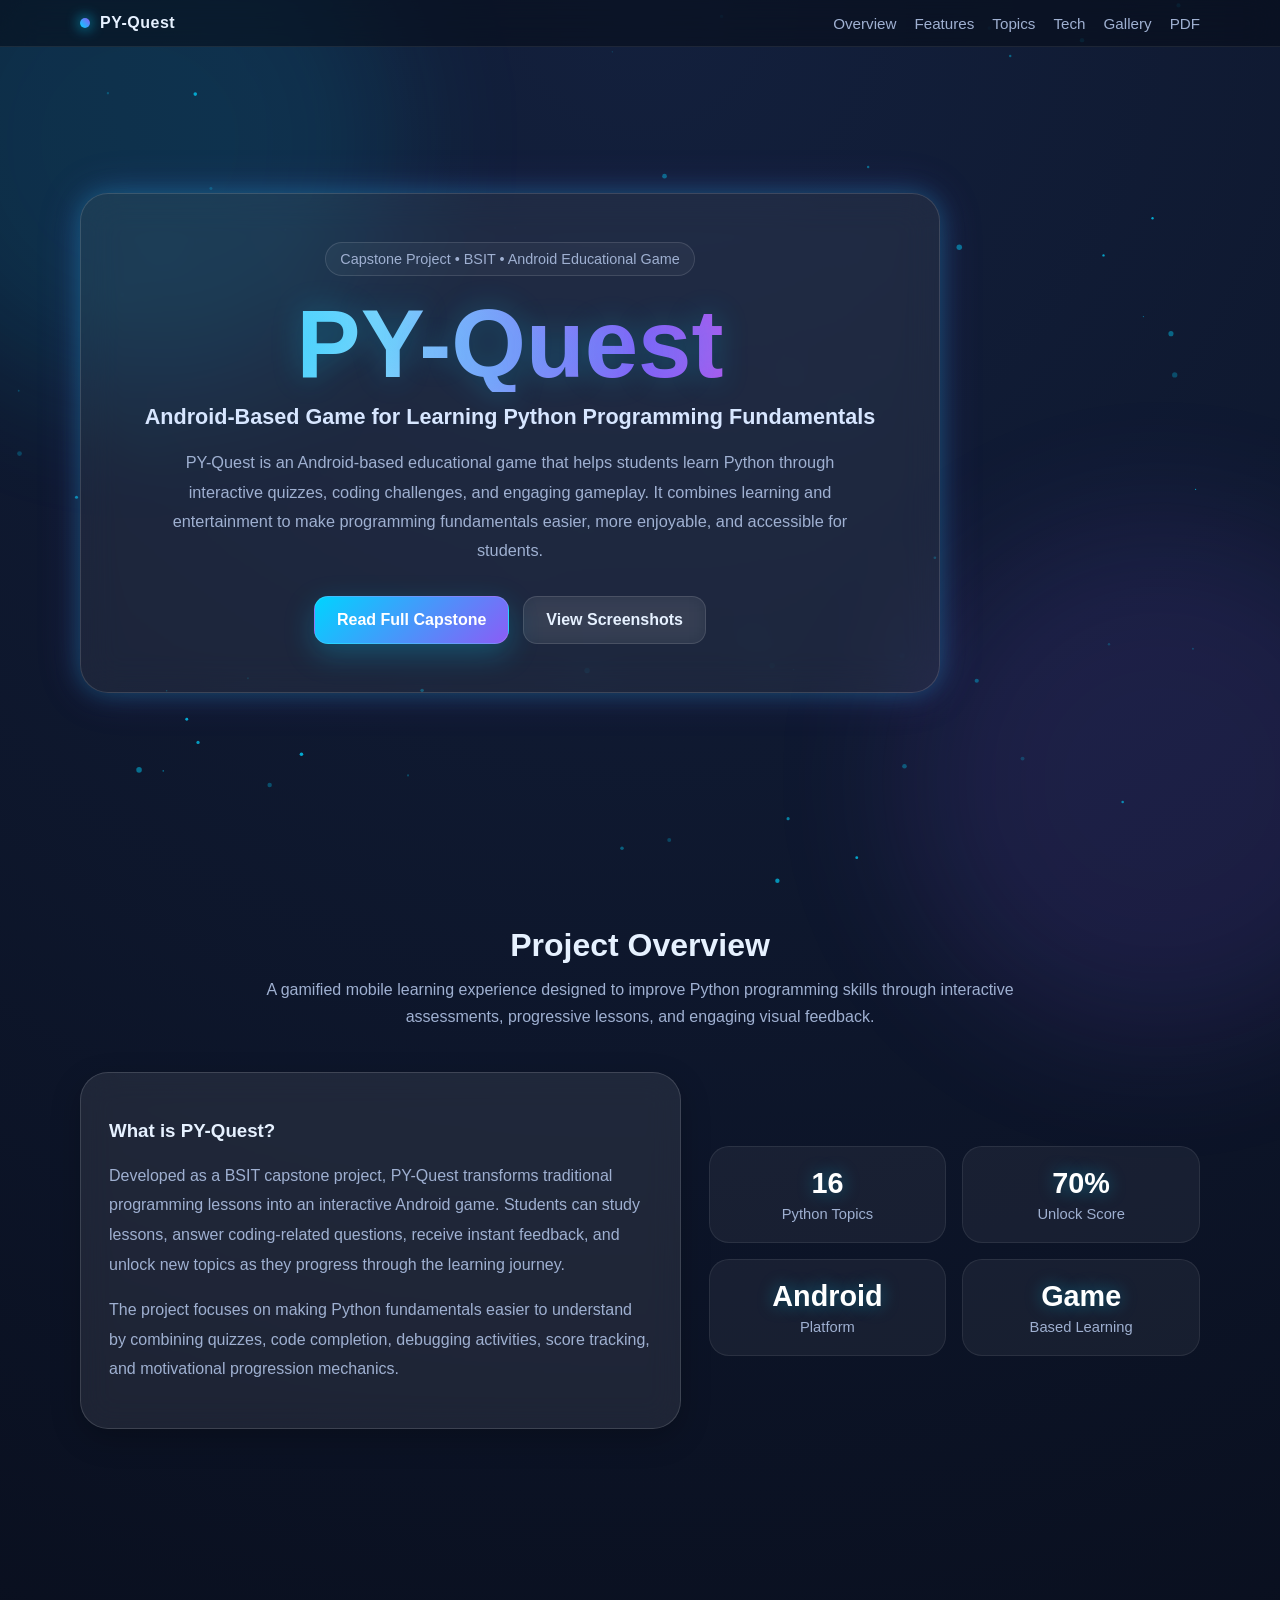
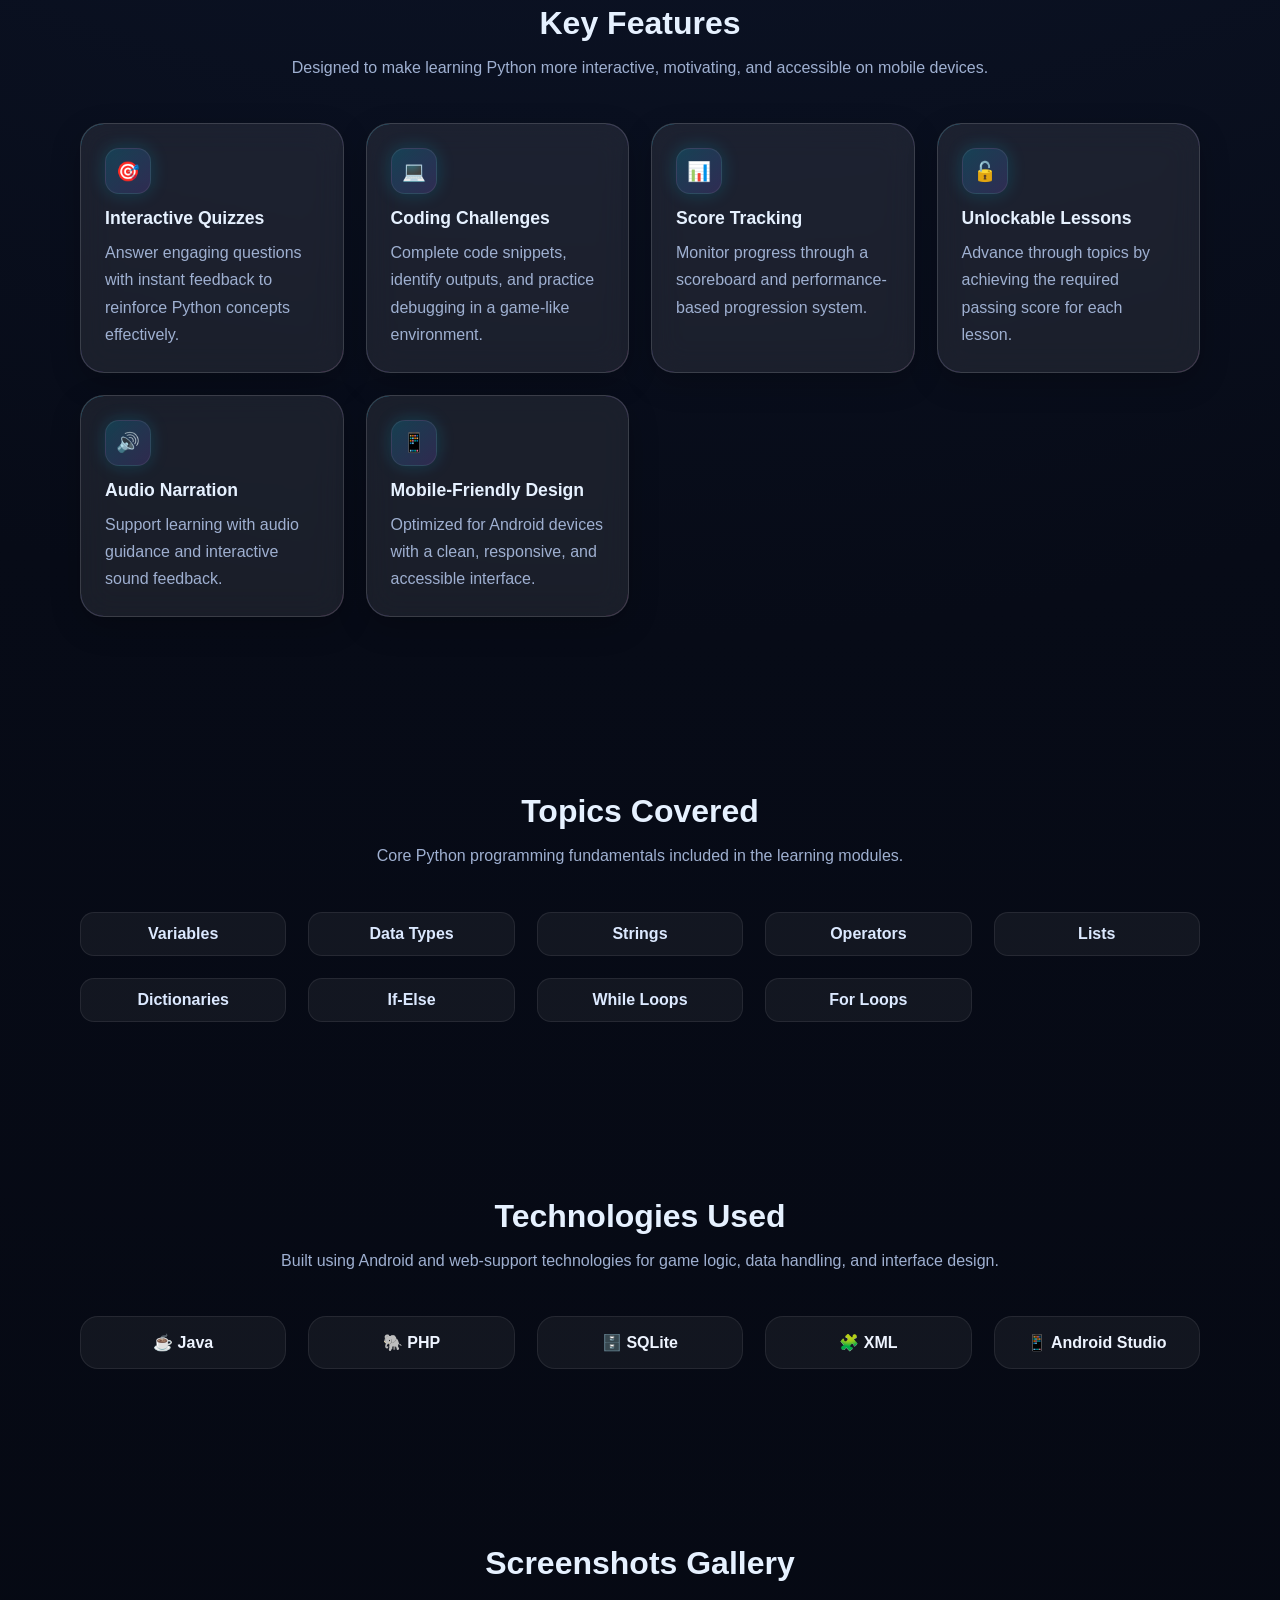
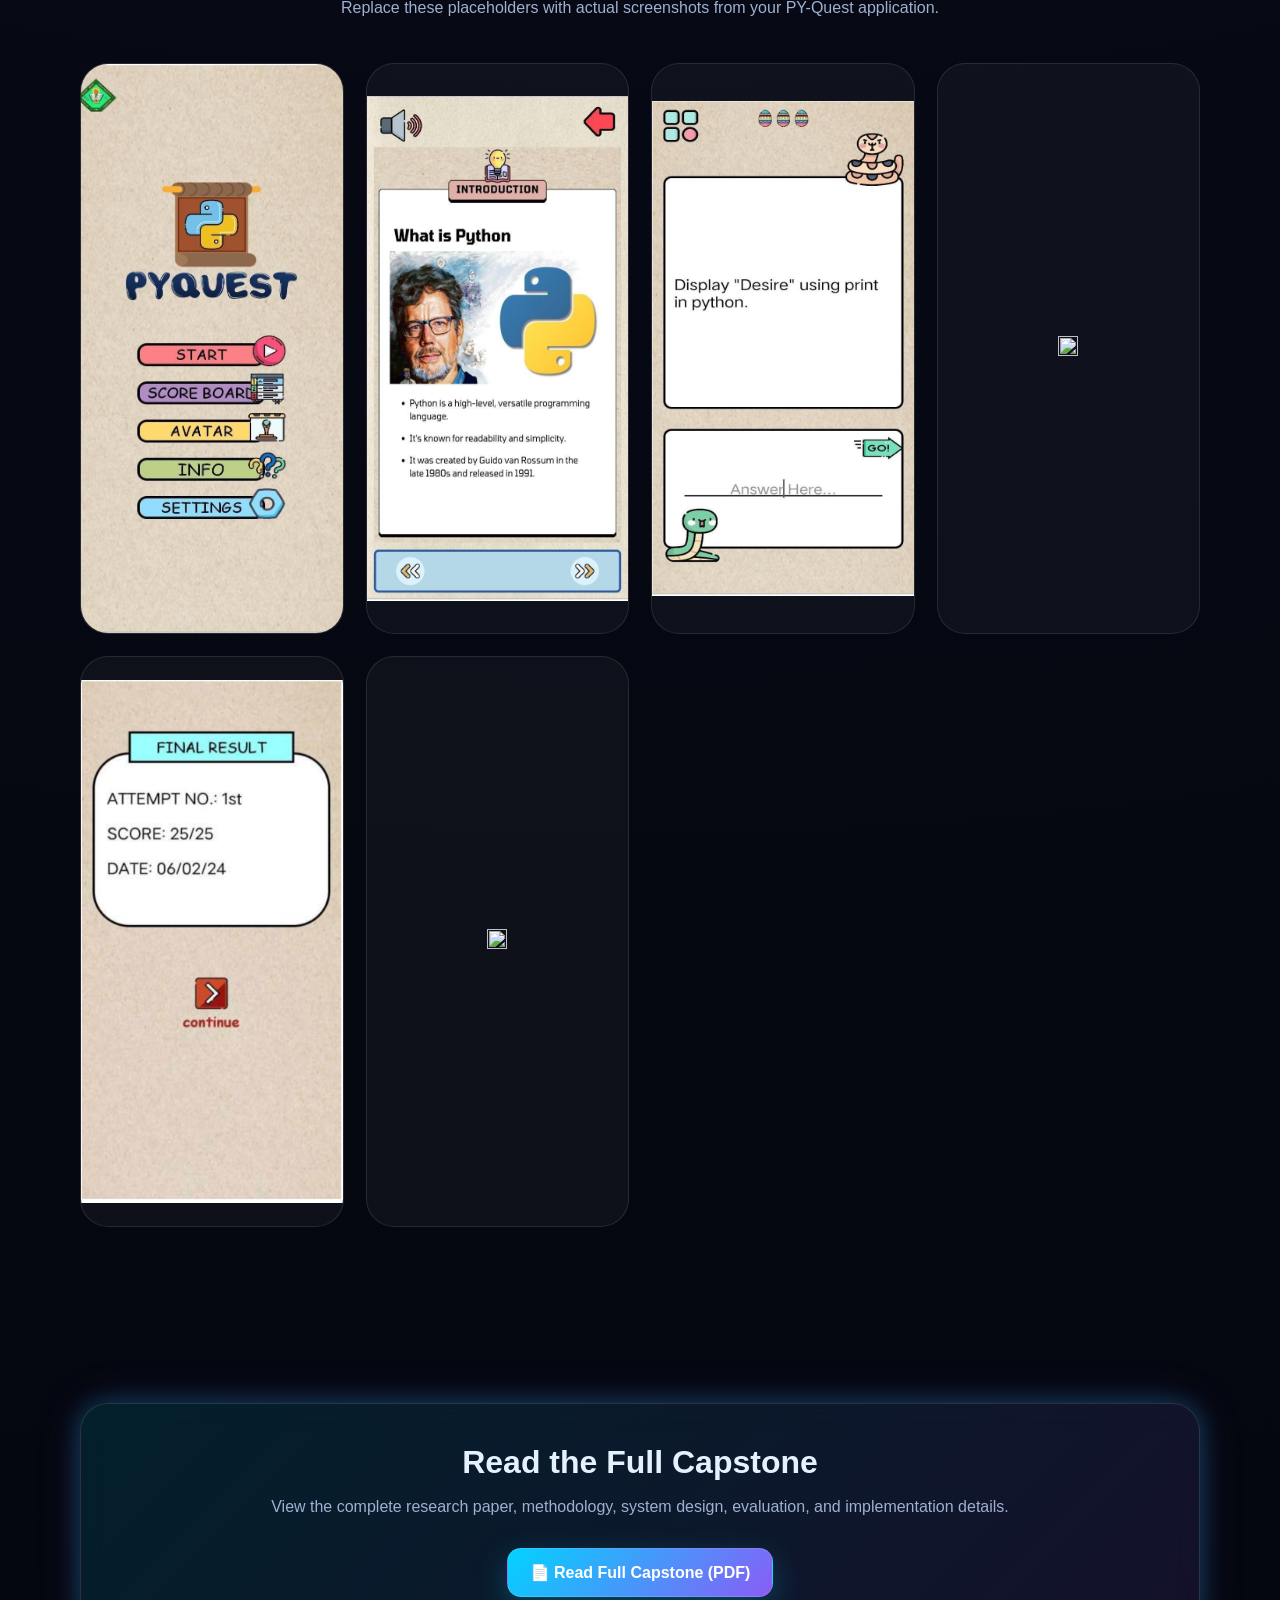
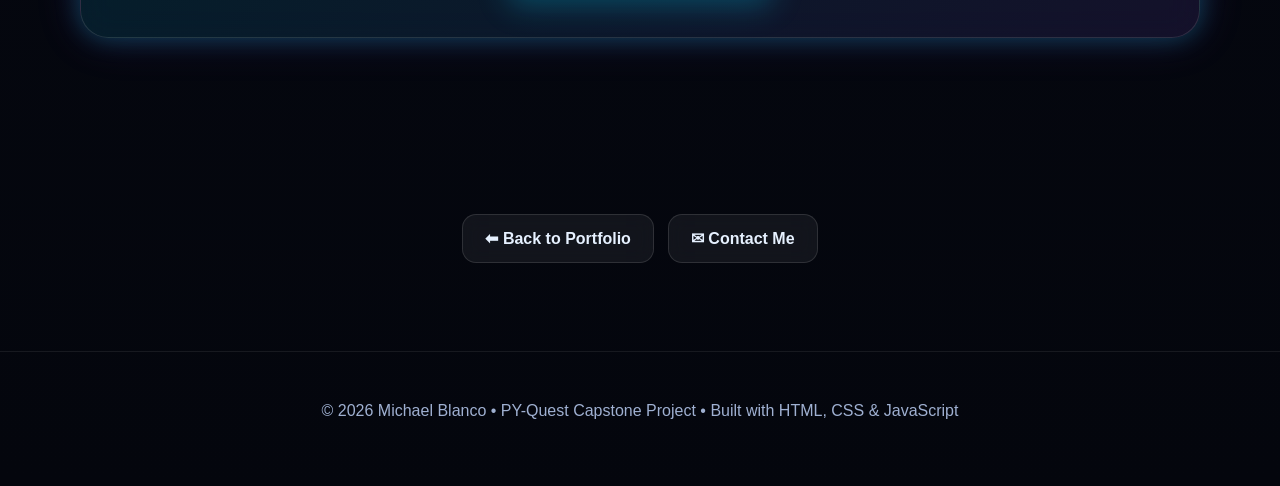
==== commit 73a3b979: "Update pyquest.html" ====
--- a/pyquest.html
+++ b/pyquest.html
@@ -561,7 +561,7 @@
       </p>
 
       <div class="gallery">
-        <div class="shot"> <img src="images/home.png" alt="Home Screen"> </div>
+        <div class="shot"> <img src=home.png alt="Home Screen"> </div>
         <div class="shot"><span><img src=lesson.png></span></div>
         <div class="shot"><span><img src=quiz.png></span></div>
         <div class="shot"><span><img src=lchallenge.png></span></div>
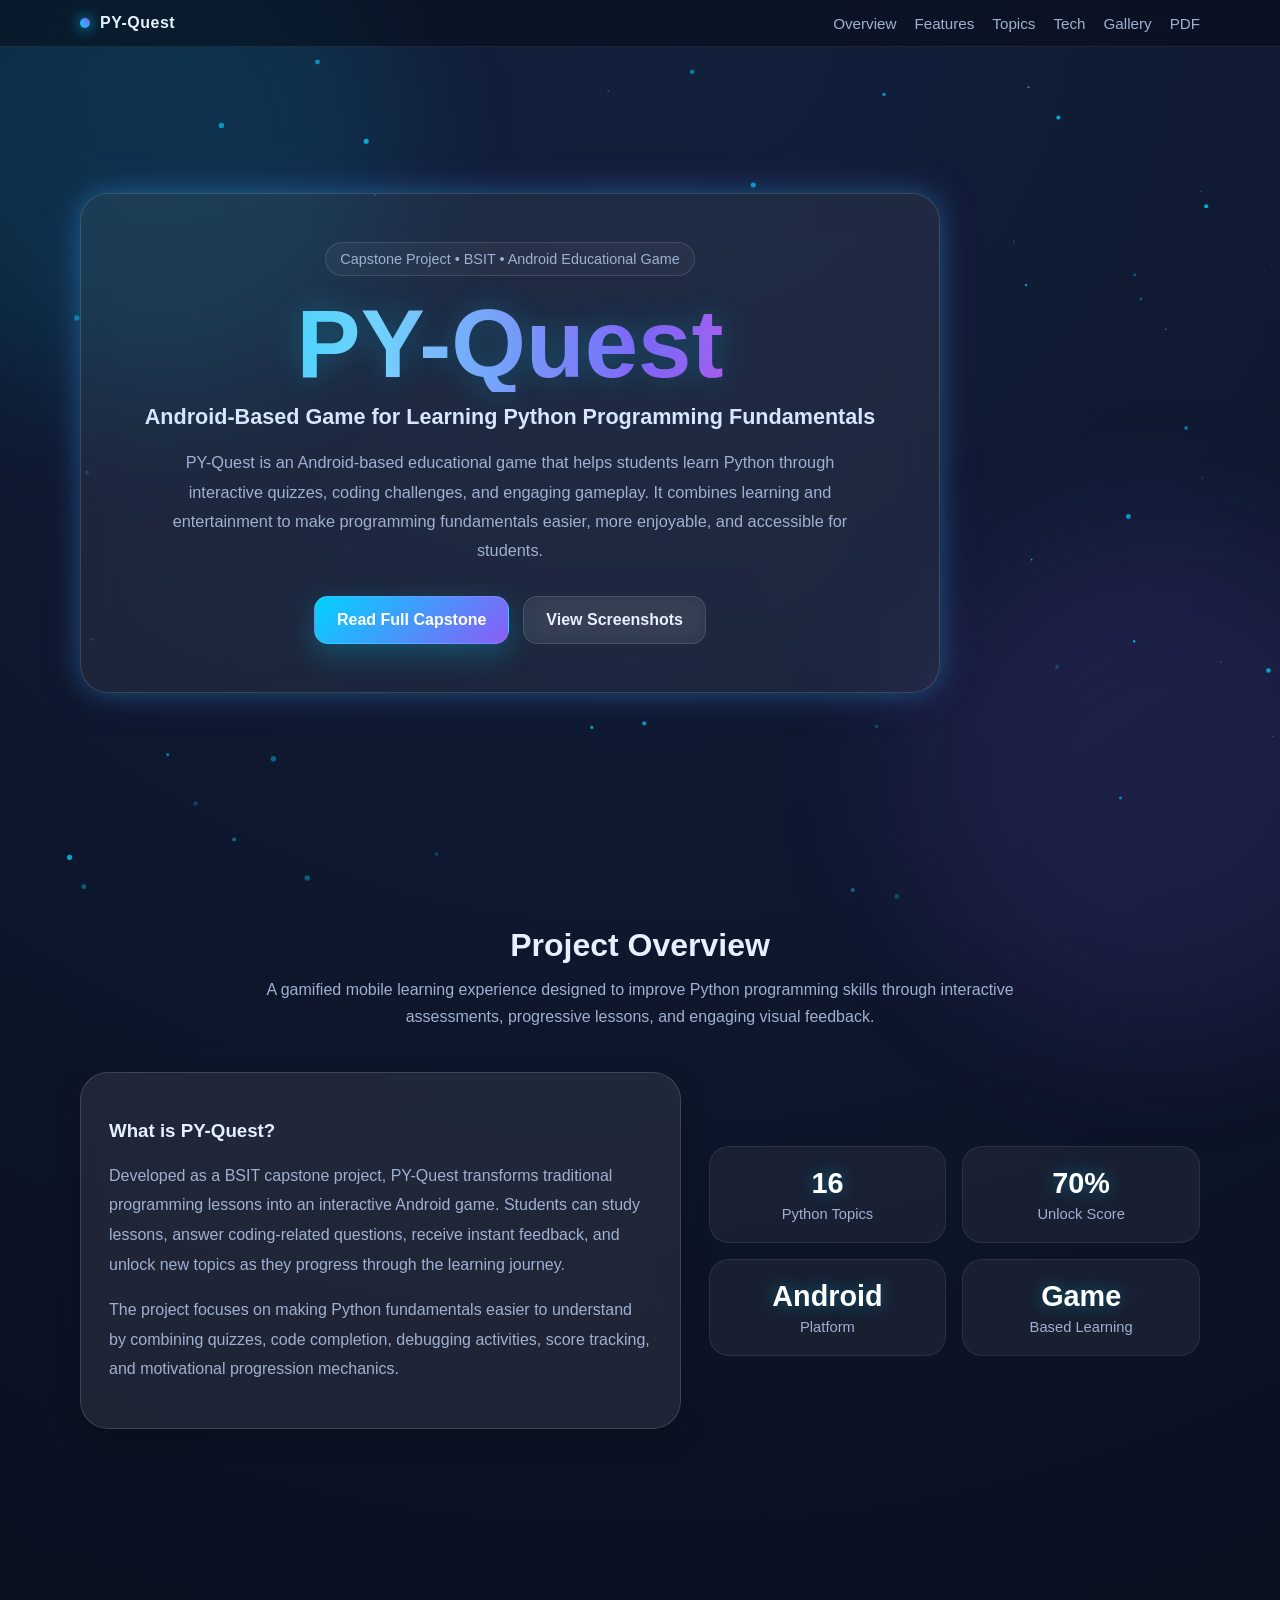
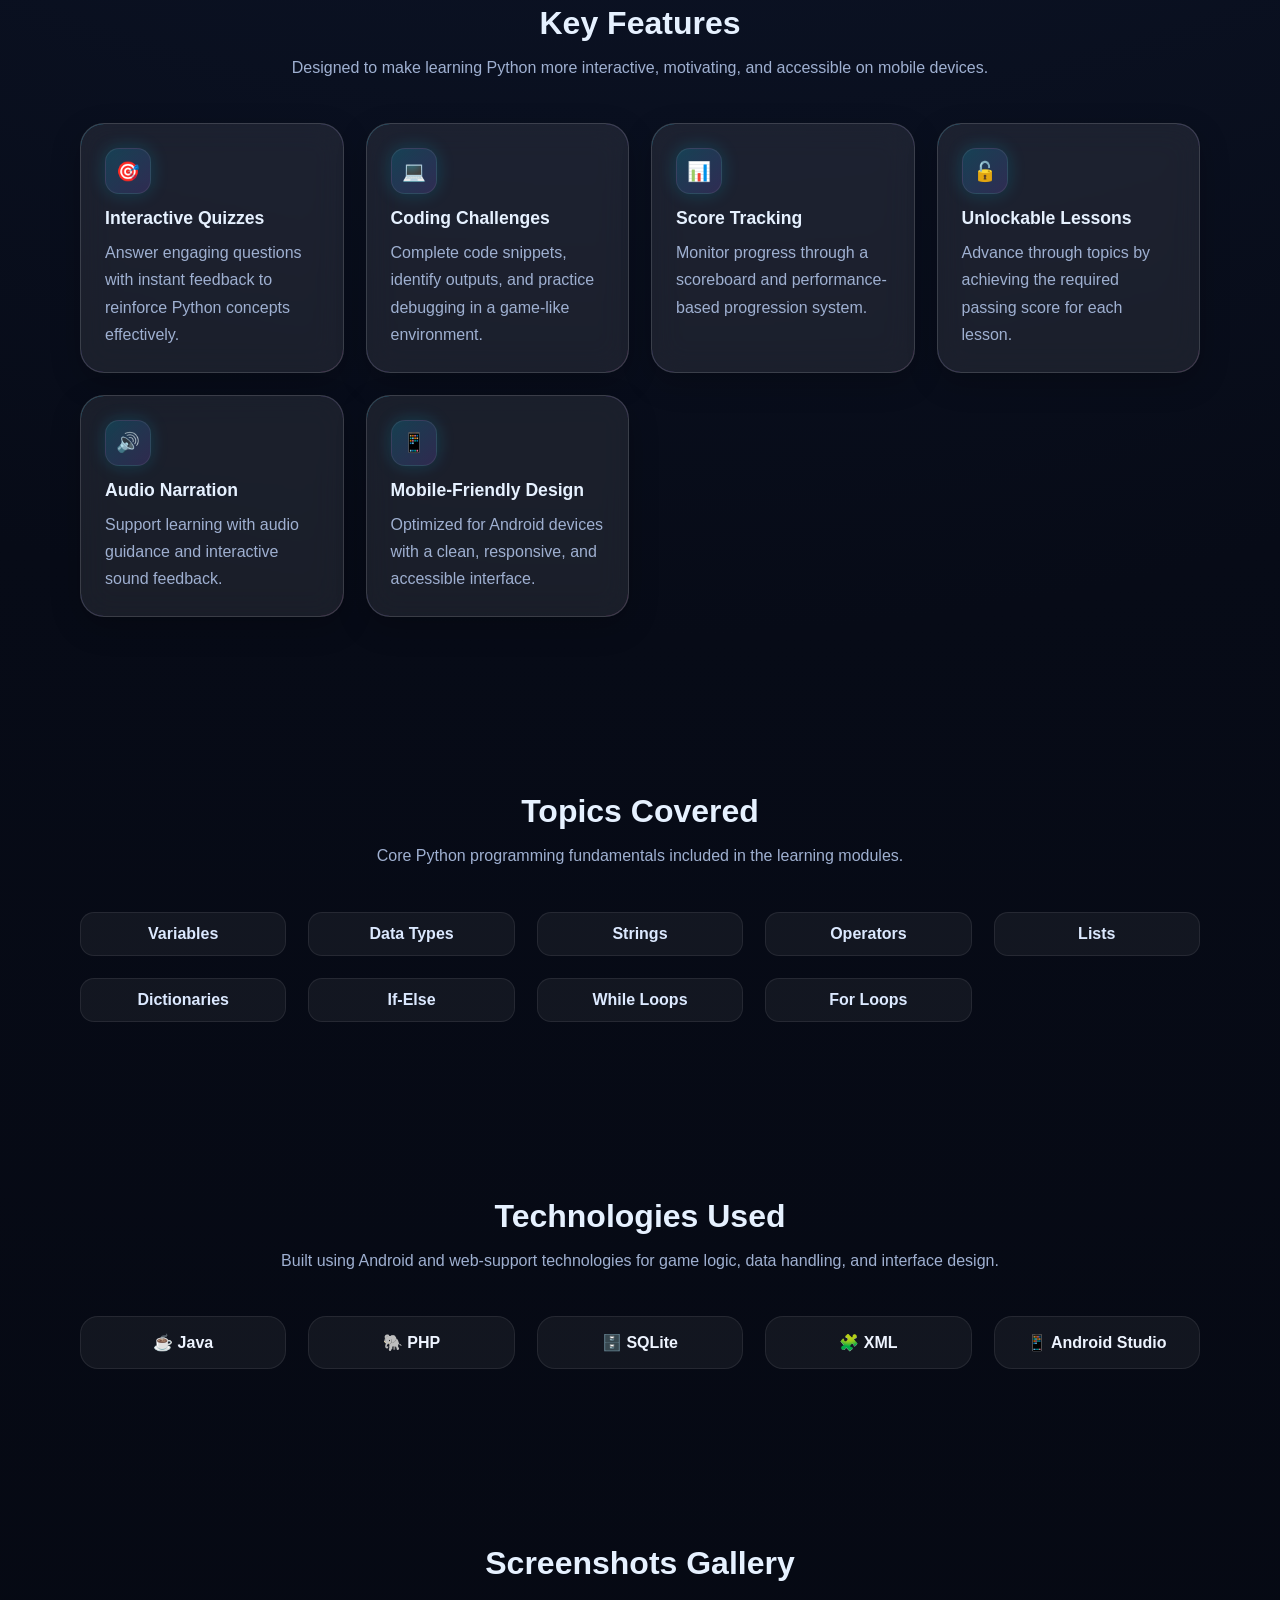
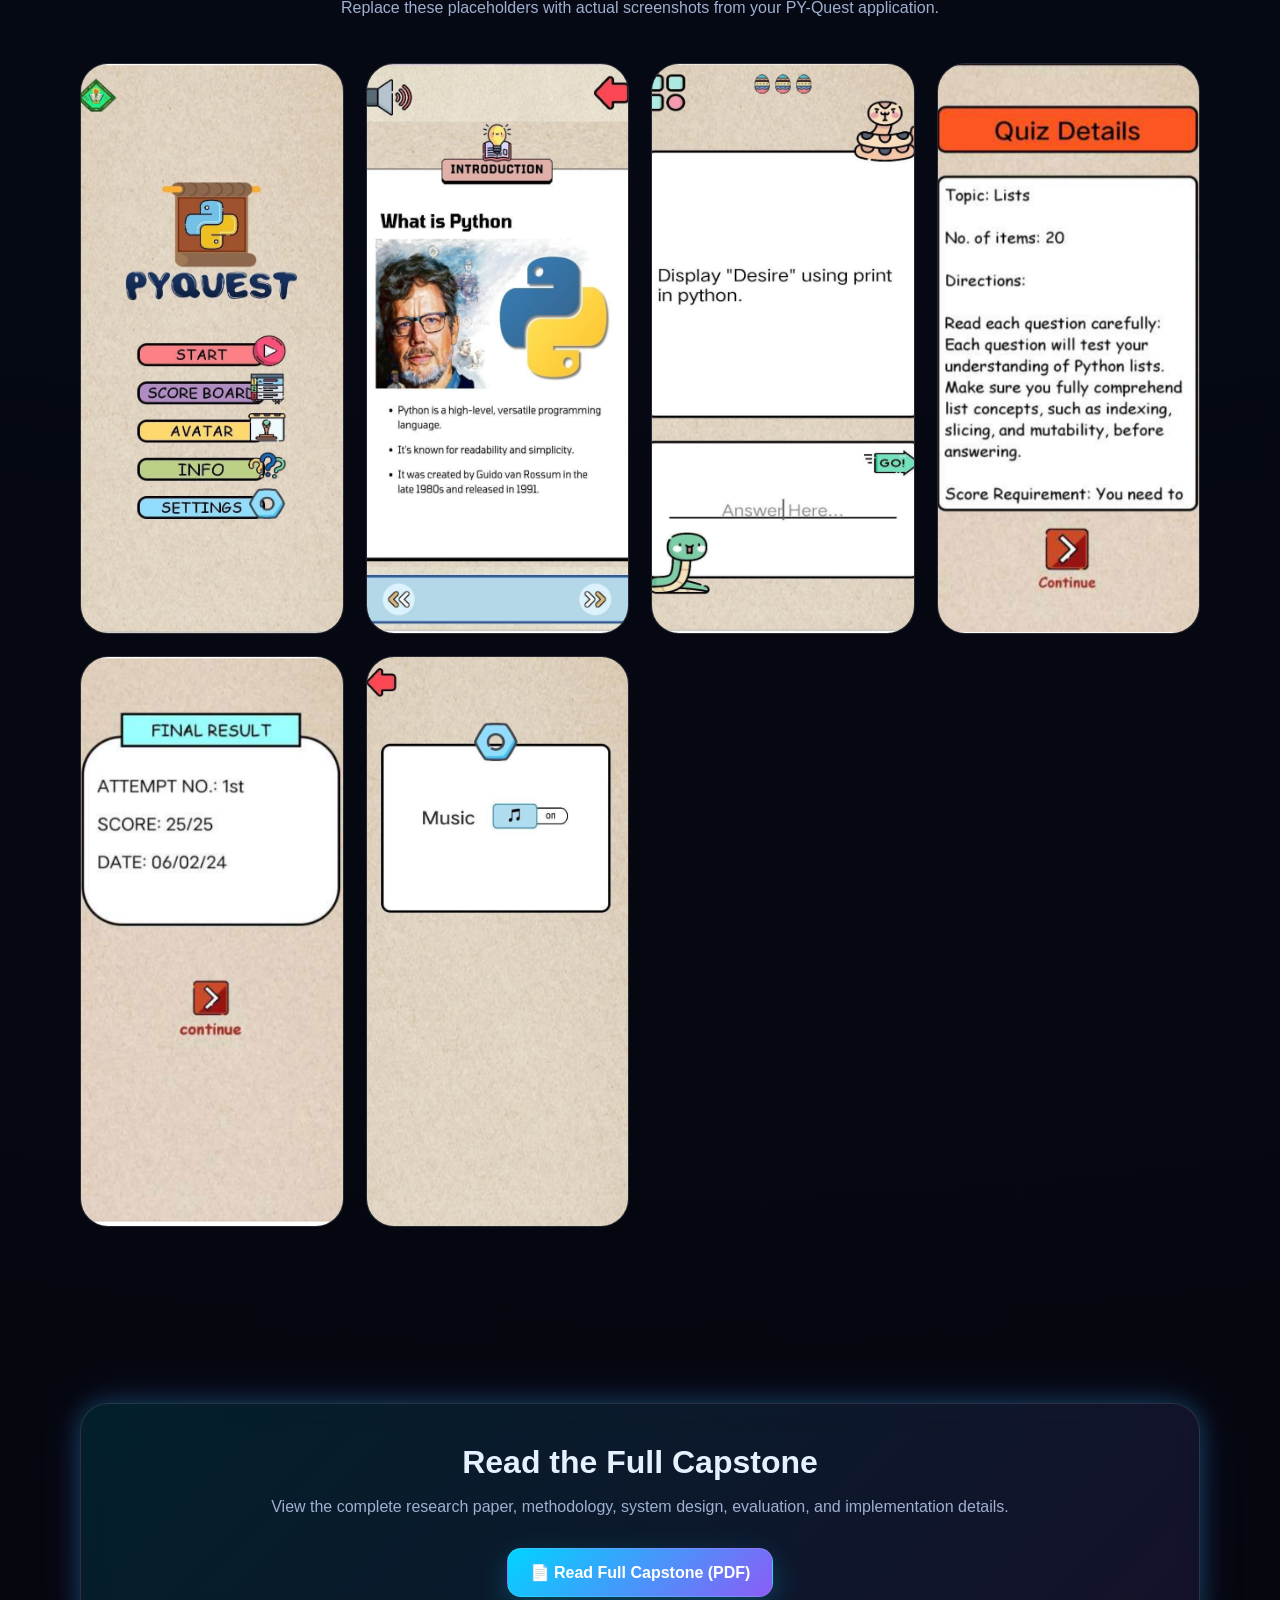
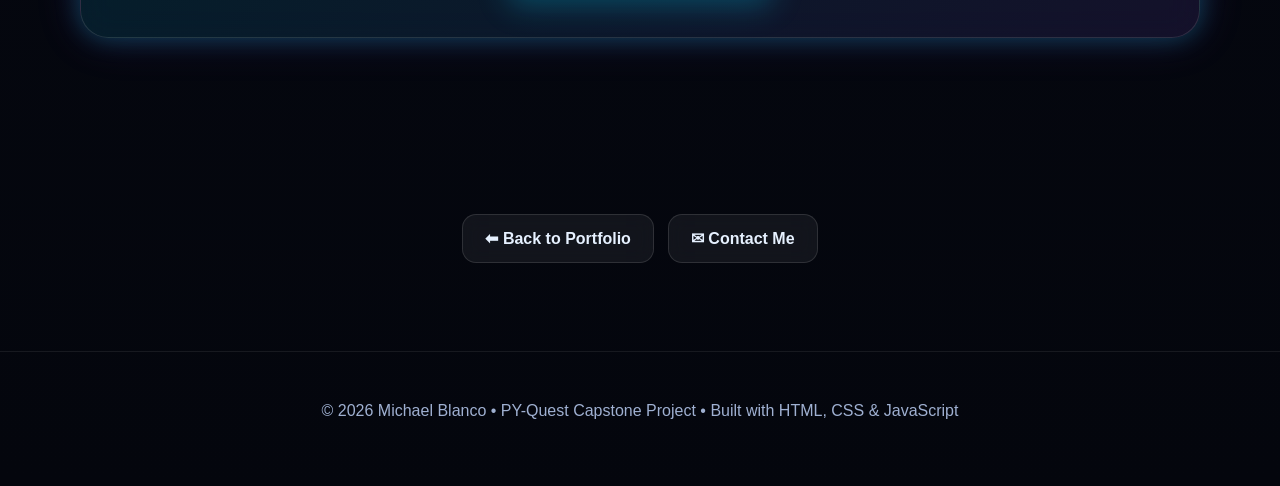
==== commit 033e49fe: "Update pyquest.html" ====
--- a/pyquest.html
+++ b/pyquest.html
@@ -562,11 +562,12 @@
 
       <div class="gallery">
         <div class="shot"> <img src=home.png alt="Home Screen"> </div>
-        <div class="shot"><span><img src=lesson.png></span></div>
-        <div class="shot"><span><img src=quiz.png></span></div>
-        <div class="shot"><span><img src=lchallenge.png></span></div>
-        <div class="shot"><span><img src=score.png></span></div>
-        <div class="shot"><span><img src=lsettings.png></span></div>
+        <div class="shot"> <img src=lesson.png alt="Home Screen"> </div>
+        <div class="shot"> <img src=quiz.png alt="Home Screen"> </div>
+        <div class="shot"> <img src=challenge.png alt="Home Screen"> </div>
+        <div class="shot"> <img src=score.png alt="Home Screen"> </div>
+        <div class="shot"> <img src=settings.png alt="Home Screen"> </div>
+        
       </div>
     </div>
   </section>
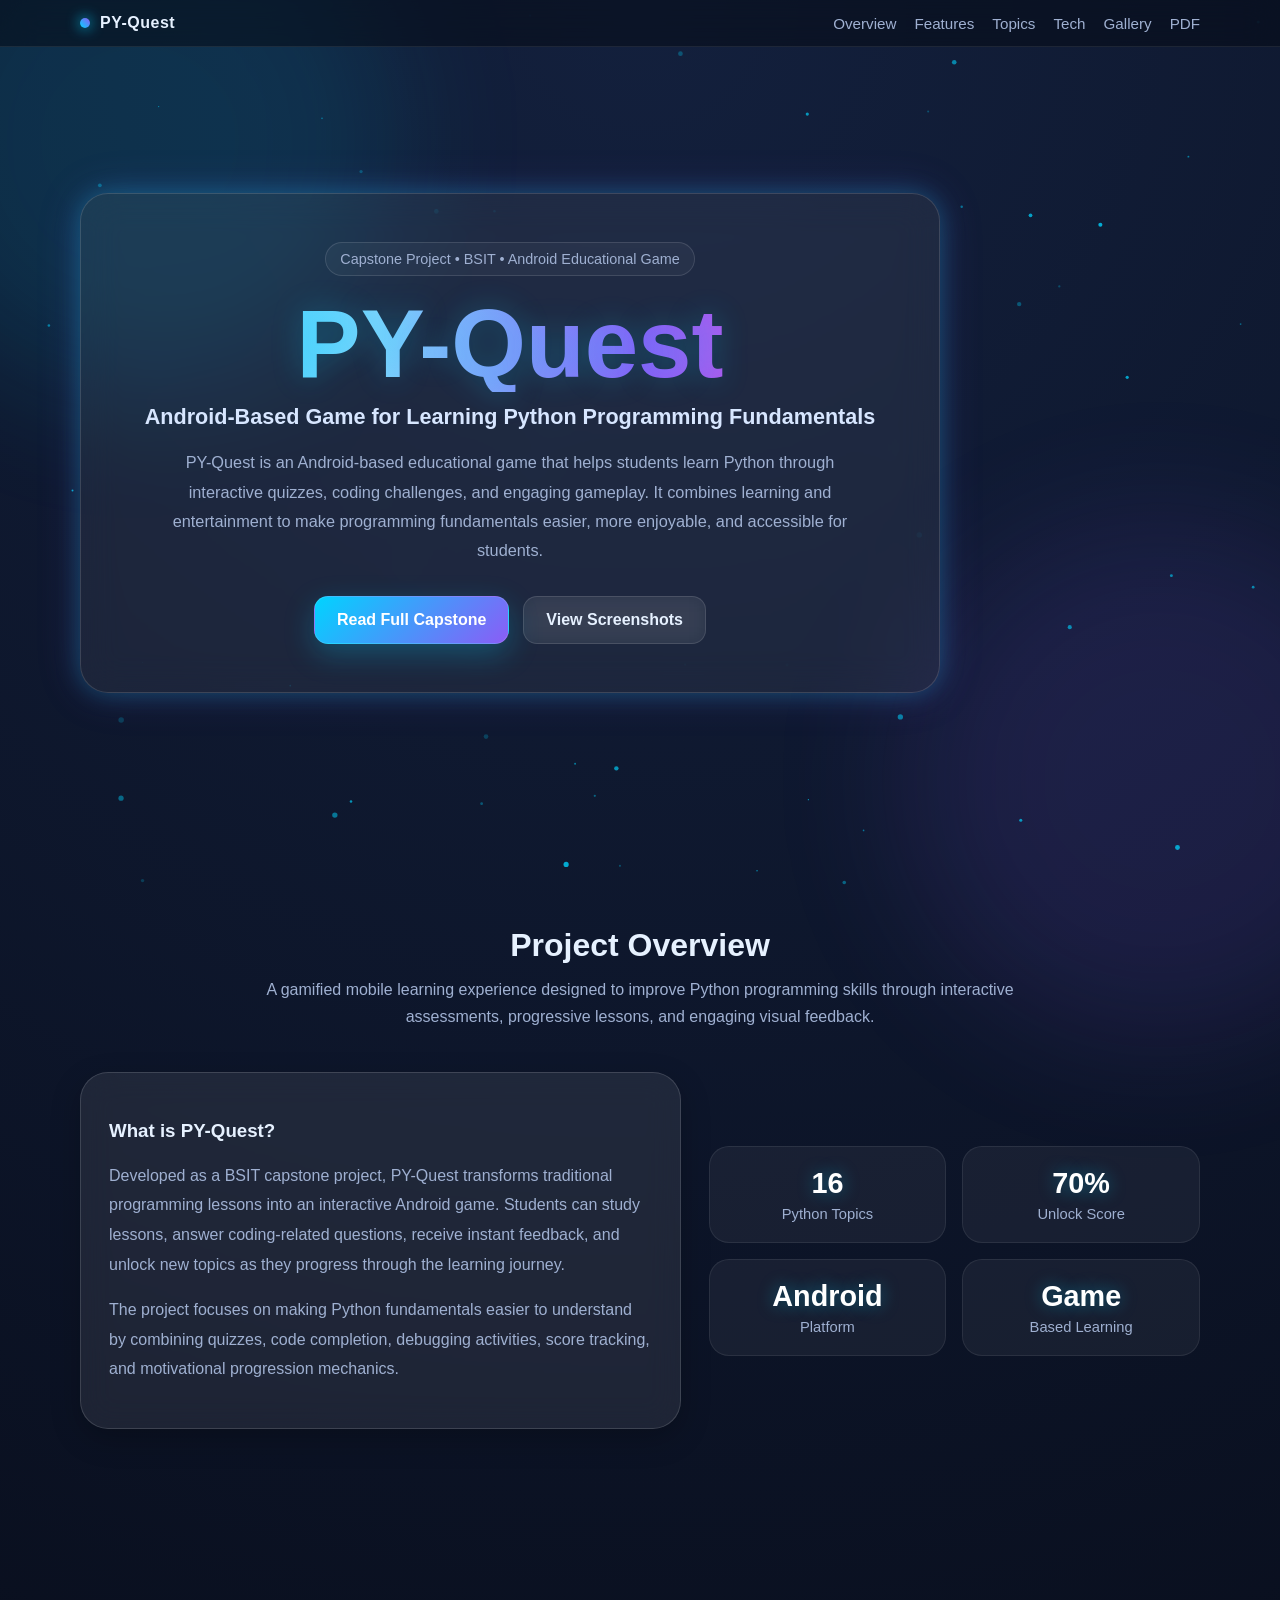
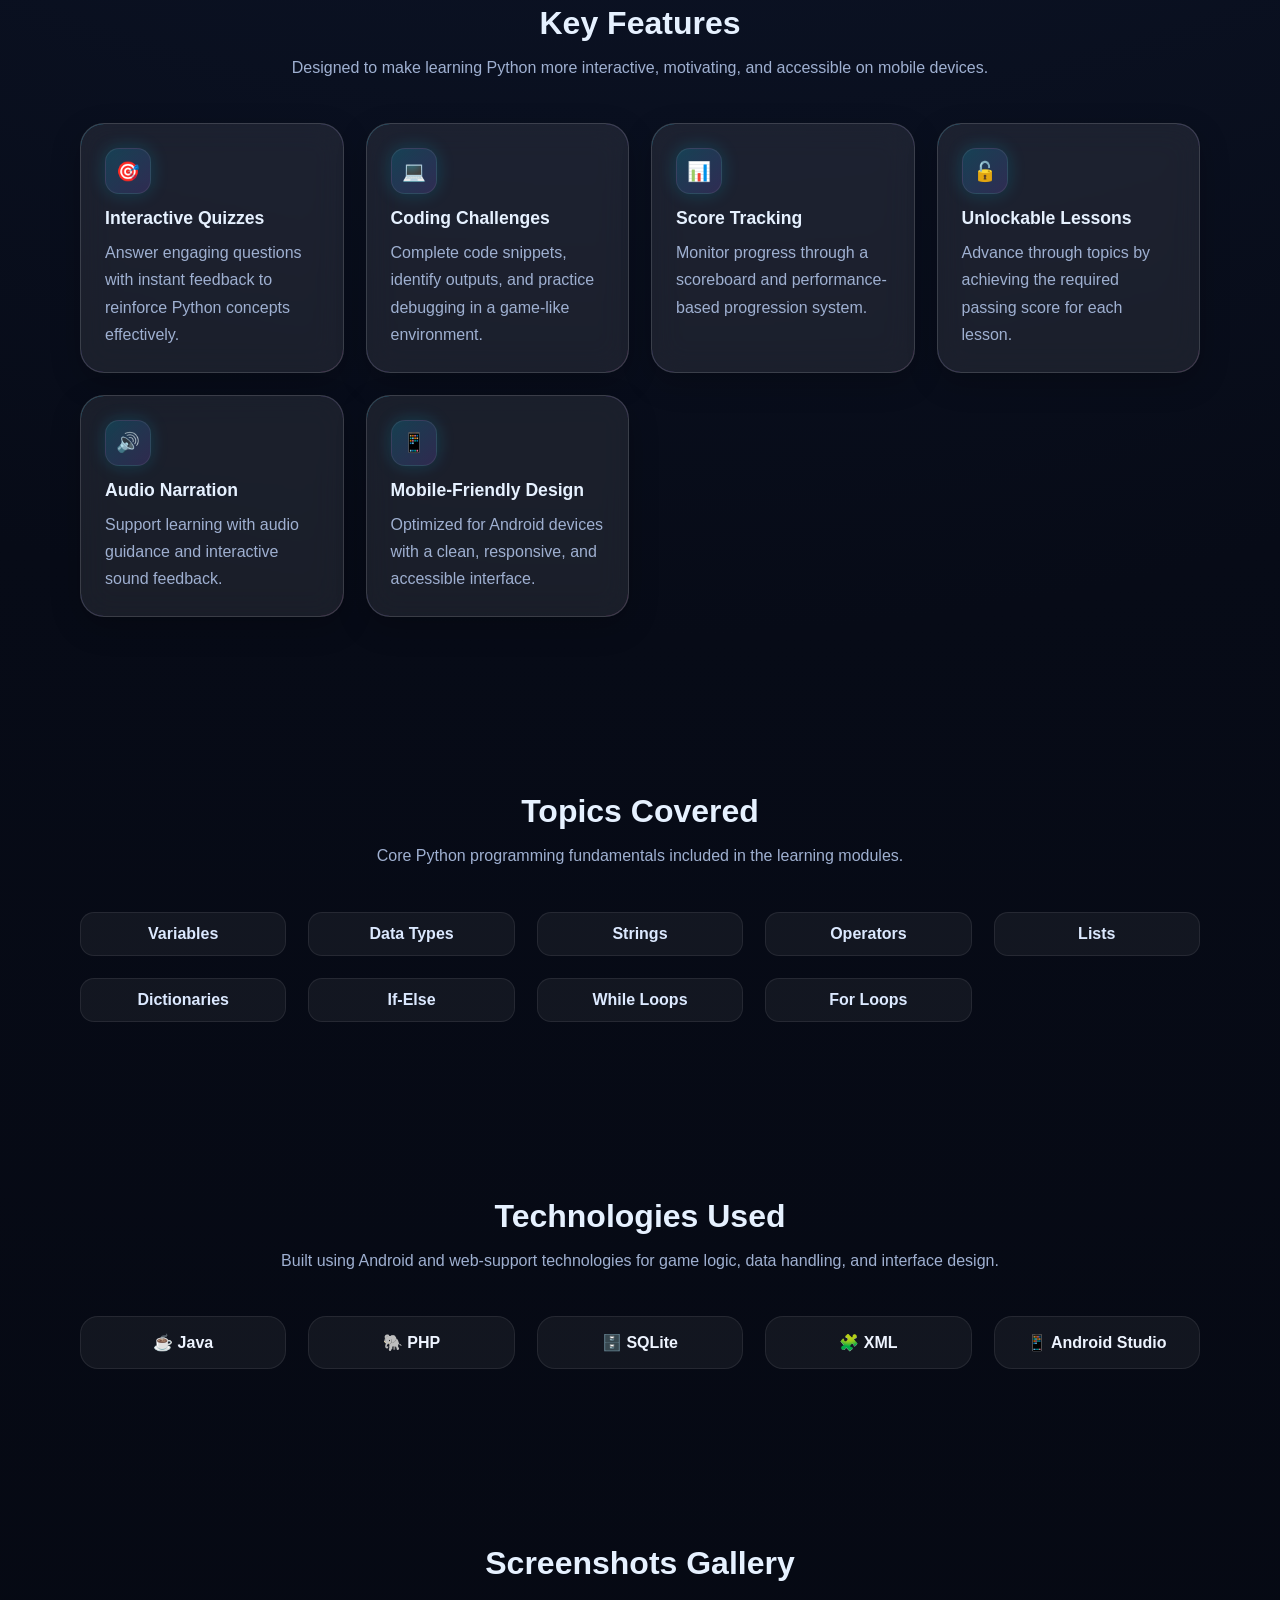
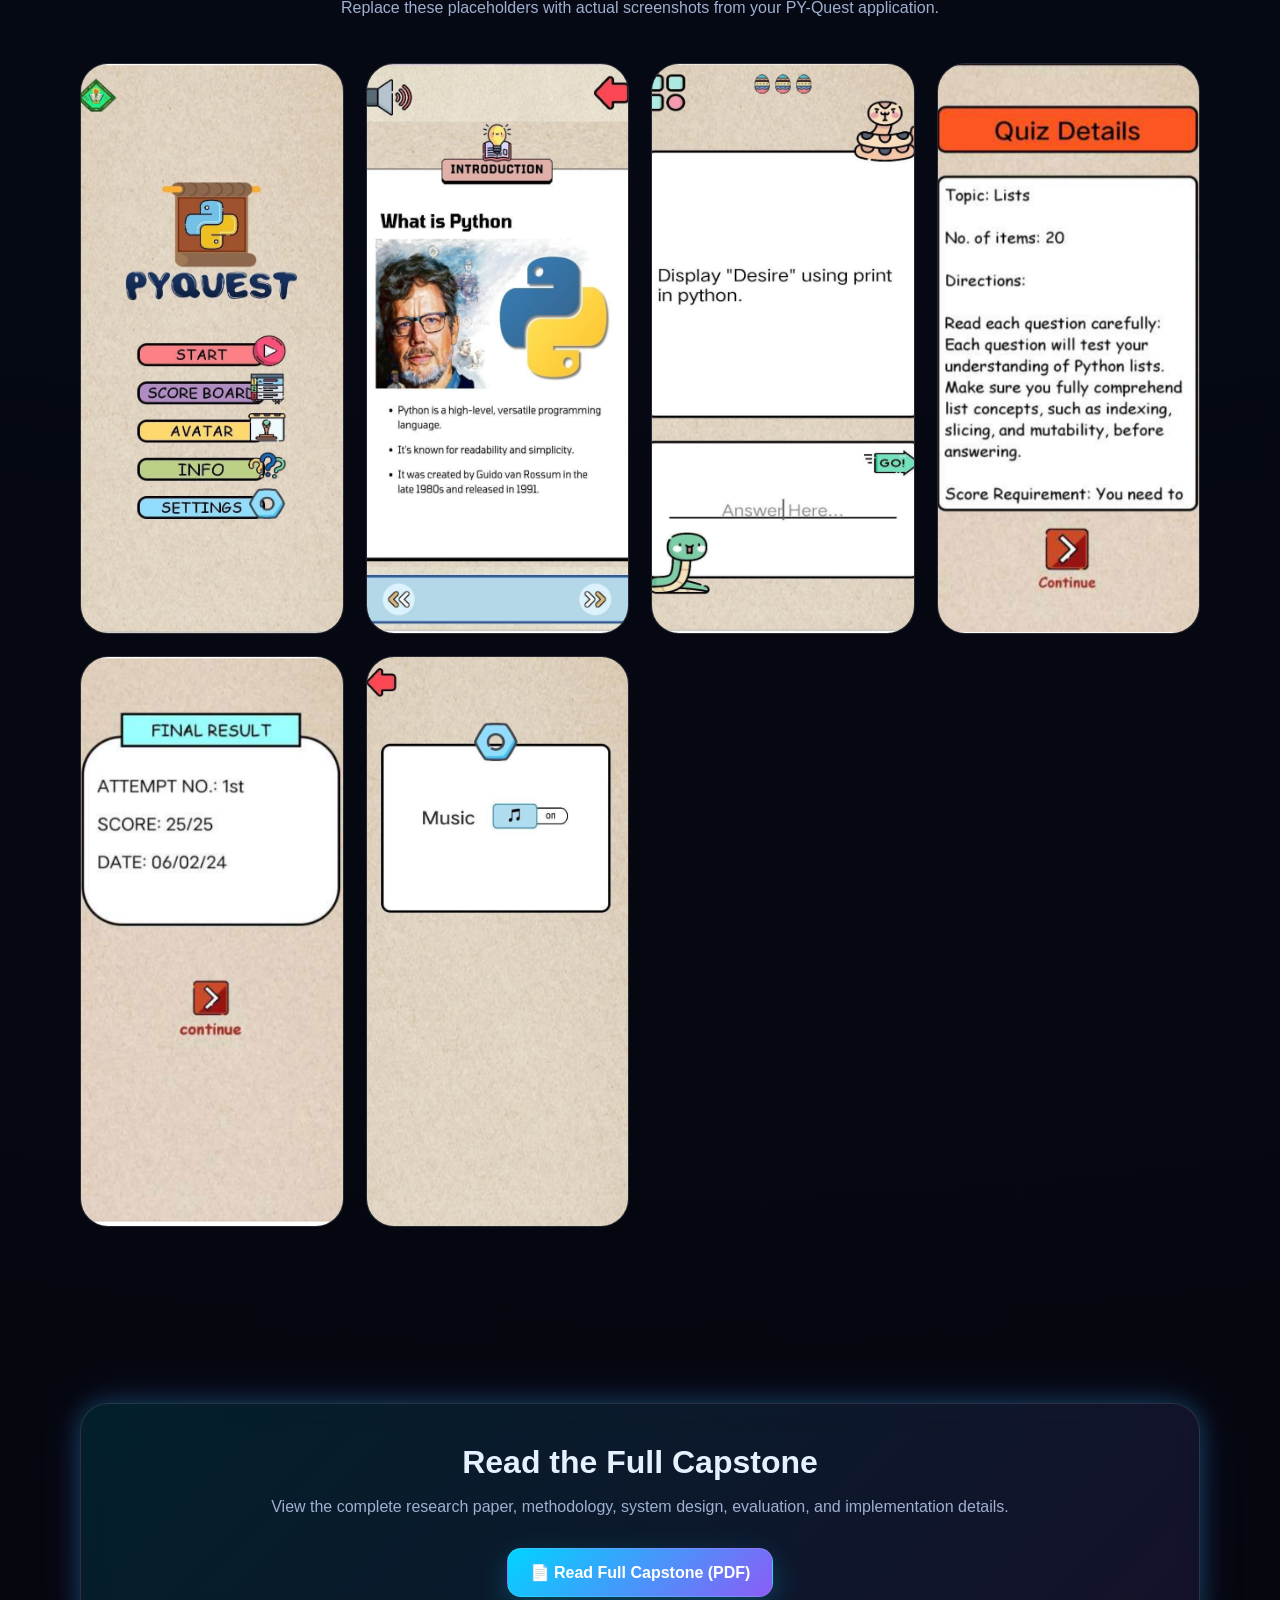
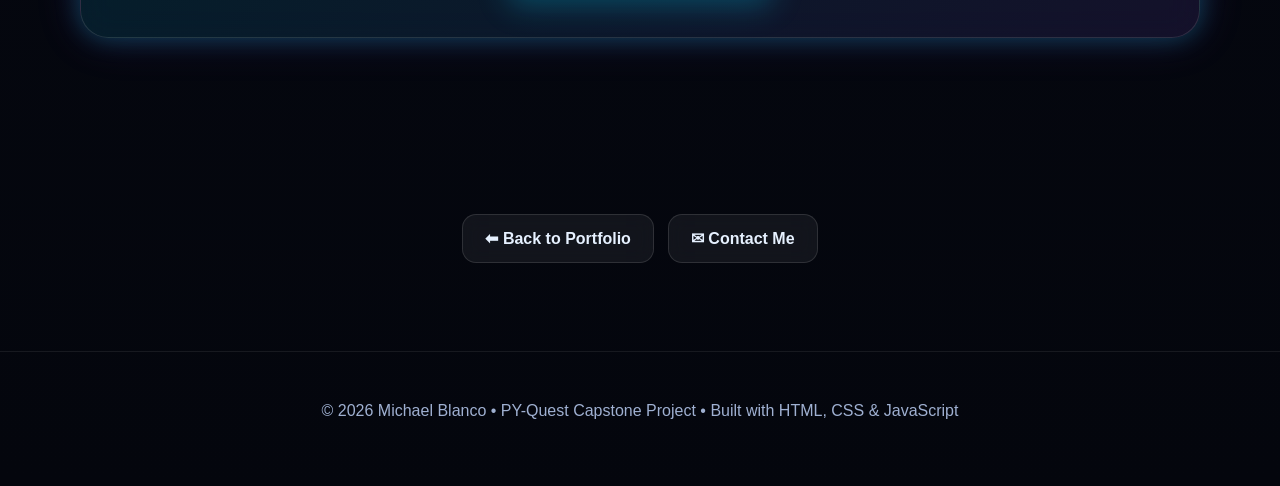
==== commit 7a8cb09f: "Update pyquest.html" ====
--- a/pyquest.html
+++ b/pyquest.html
@@ -581,7 +581,7 @@
         </p>
 
         <a class="btn btn-primary"
-           href="https://drive.google.com/file/d/PLACEHOLDER/view"
+           href="PY-QUEST.pdf"
            target="_blank"
            rel="noopener noreferrer">
           📄 Read Full Capstone (PDF)
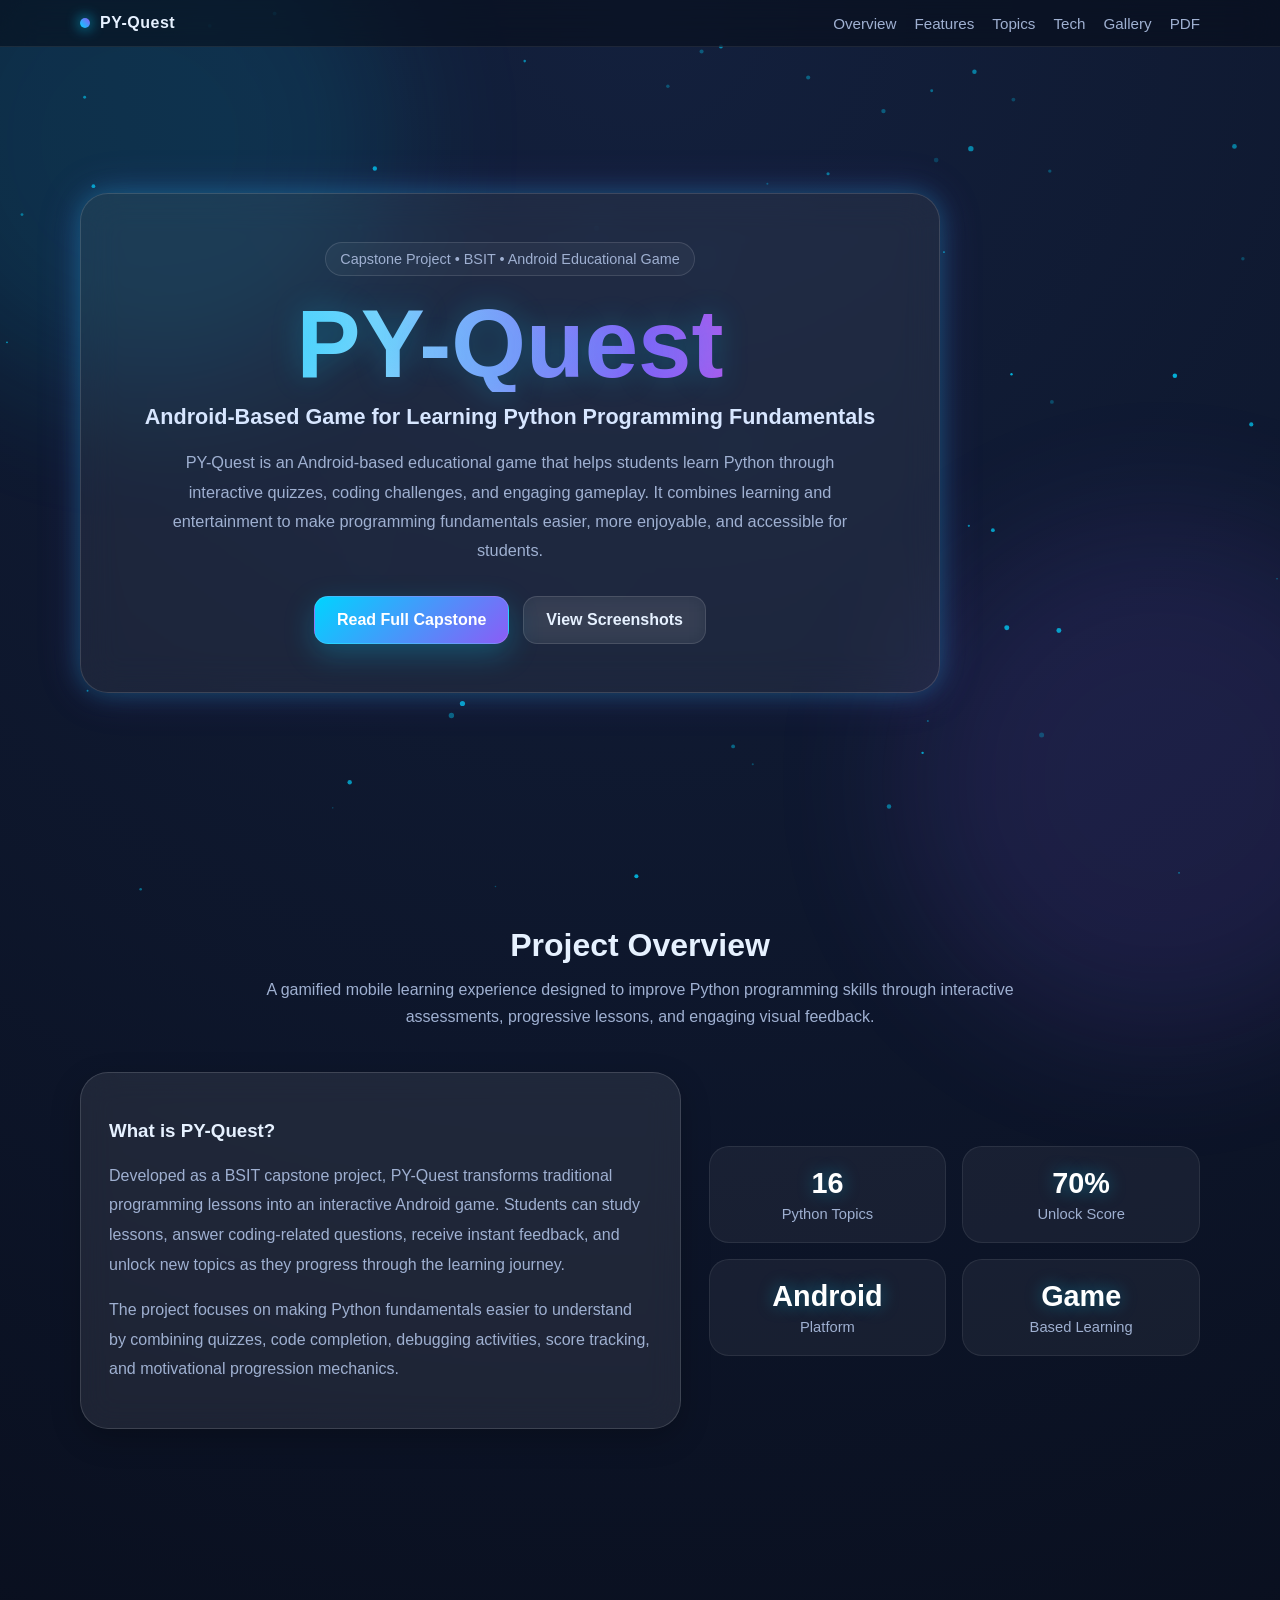
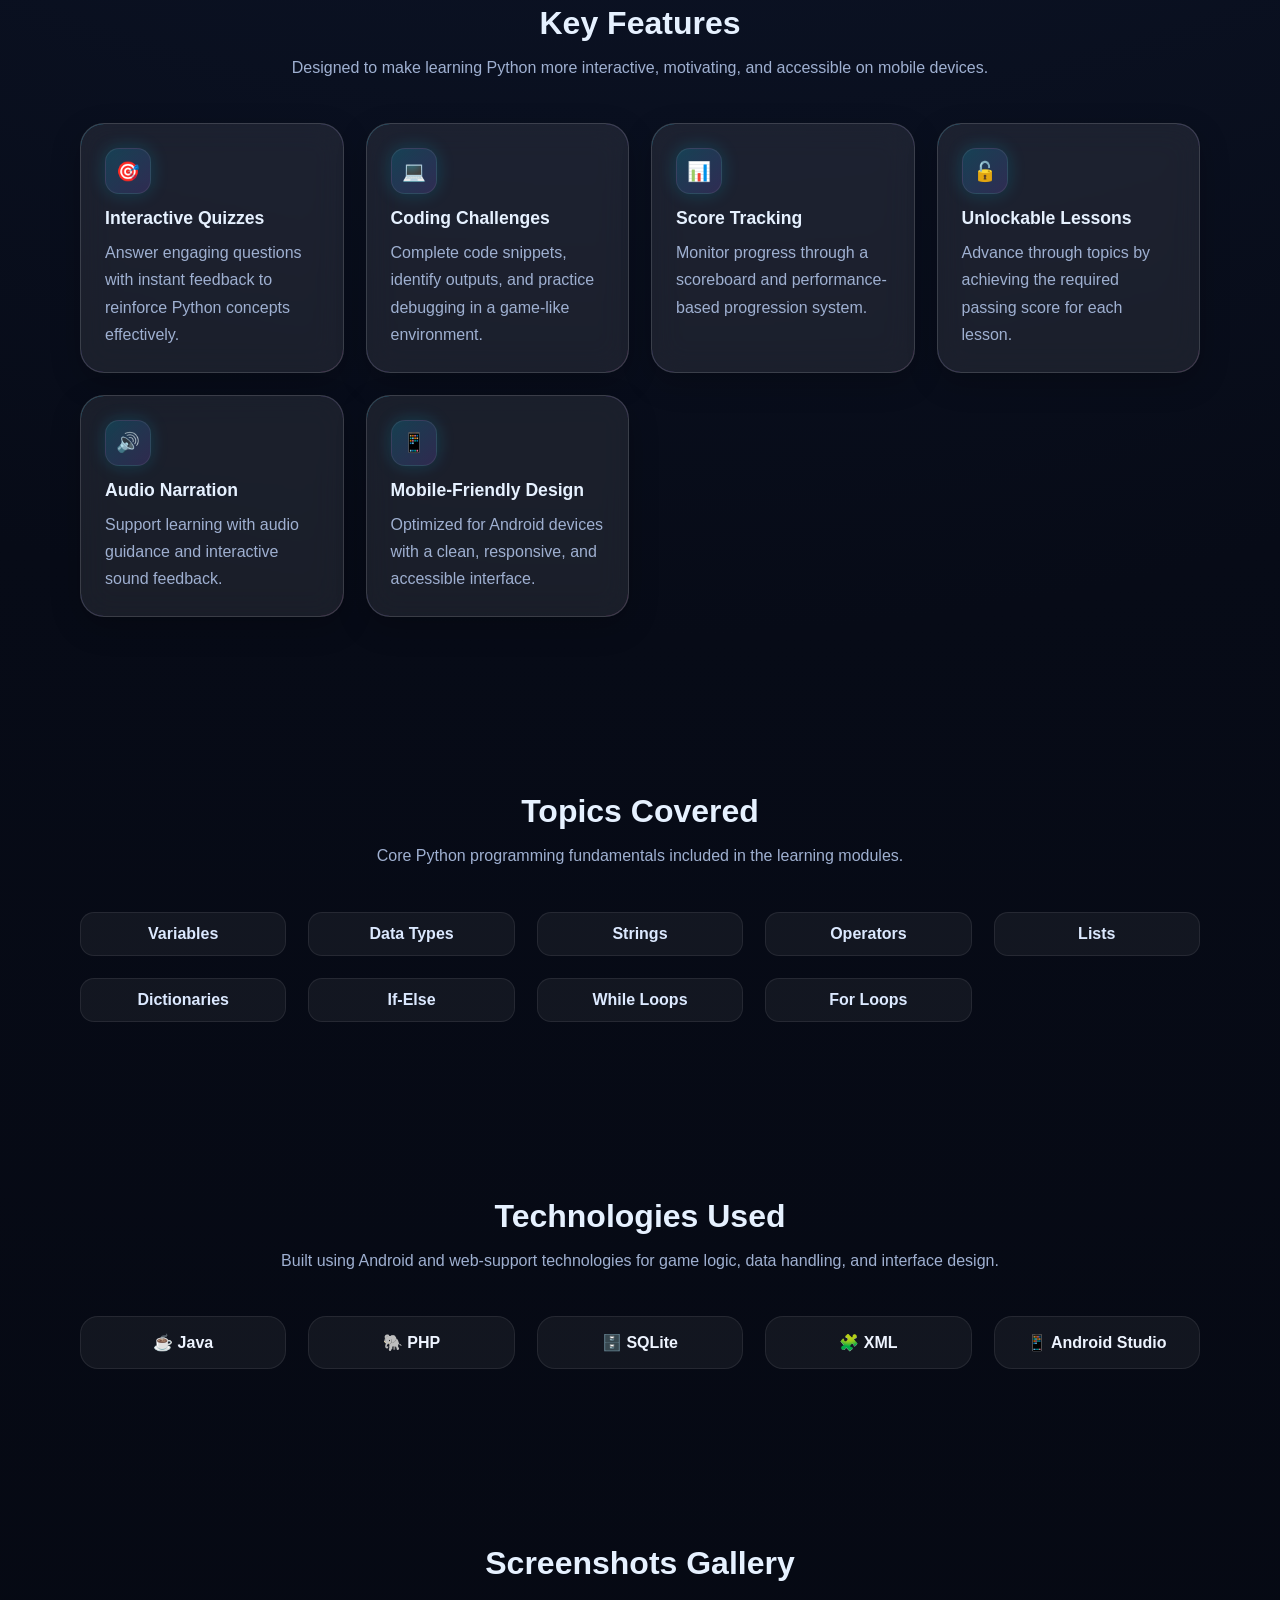
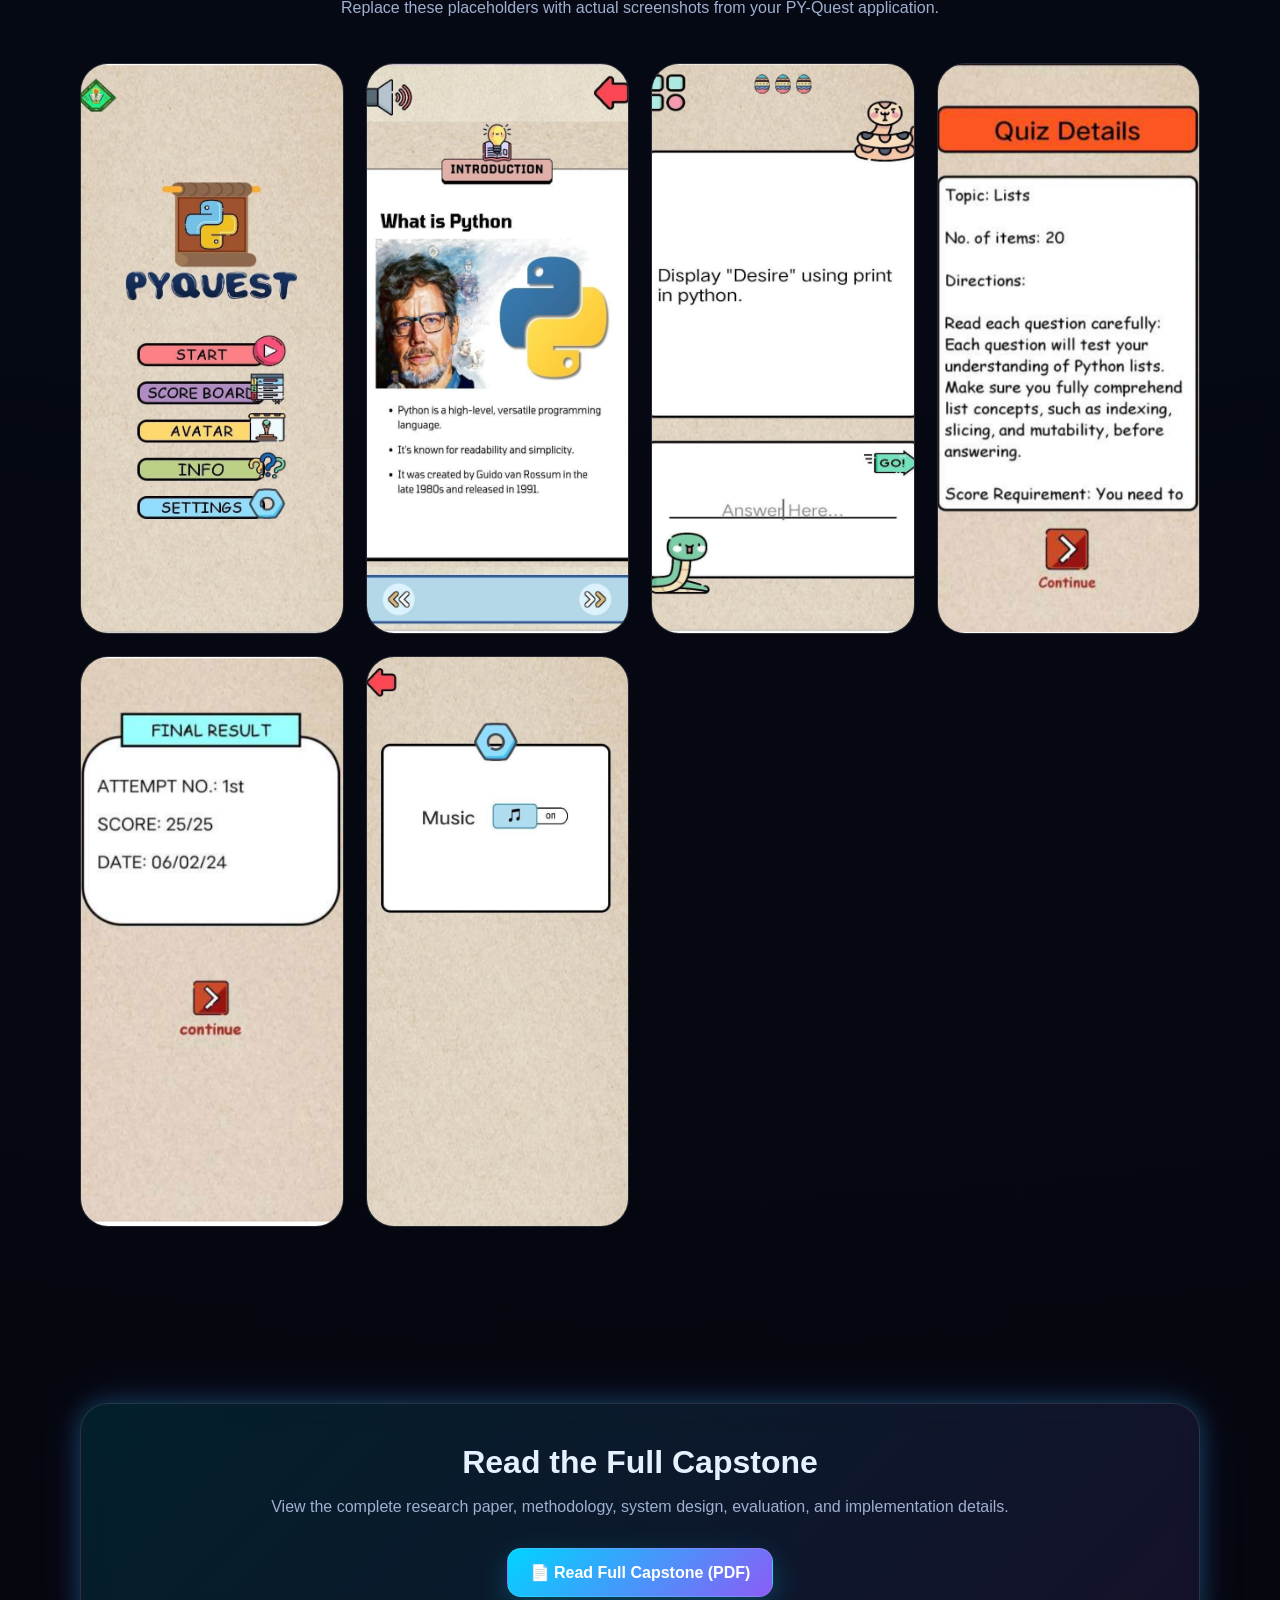
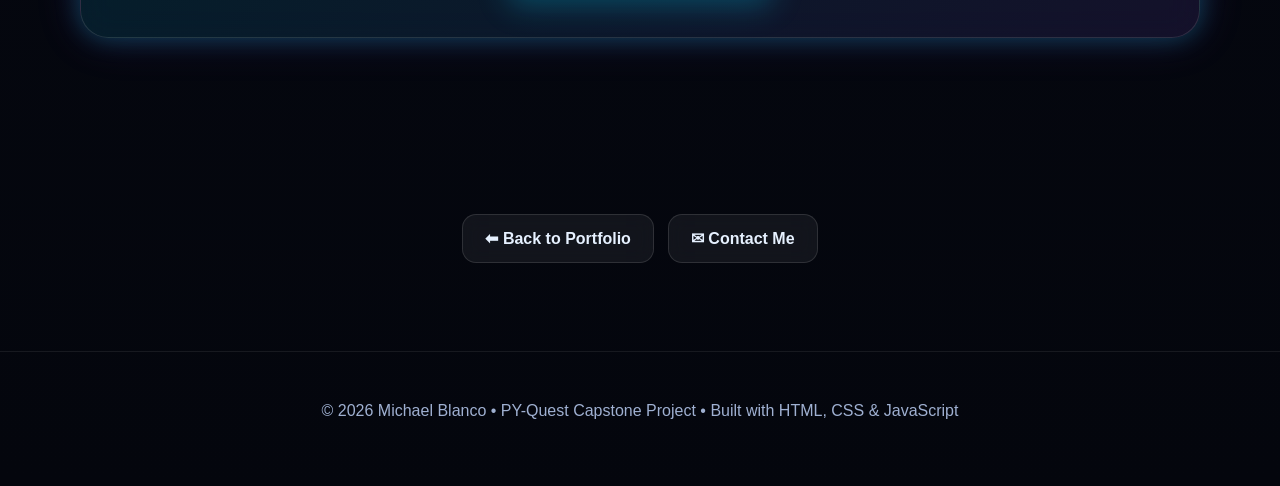
==== commit 37d3cd45: "Update pyquest.html" ====
--- a/pyquest.html
+++ b/pyquest.html
@@ -594,7 +594,7 @@
     <div class="container">
       <div class="hero-actions">
         <a href="index.html" class="btn btn-secondary">⬅ Back to Portfolio</a>
-        <a href="mailto:michael@example.com" class="btn btn-secondary">✉ Contact Me</a>
+        <a href="mailto:blancomichael@gmail.com" class="btn btn-secondary">✉ Contact Me</a>
       </div>
     </div>
   </section>
